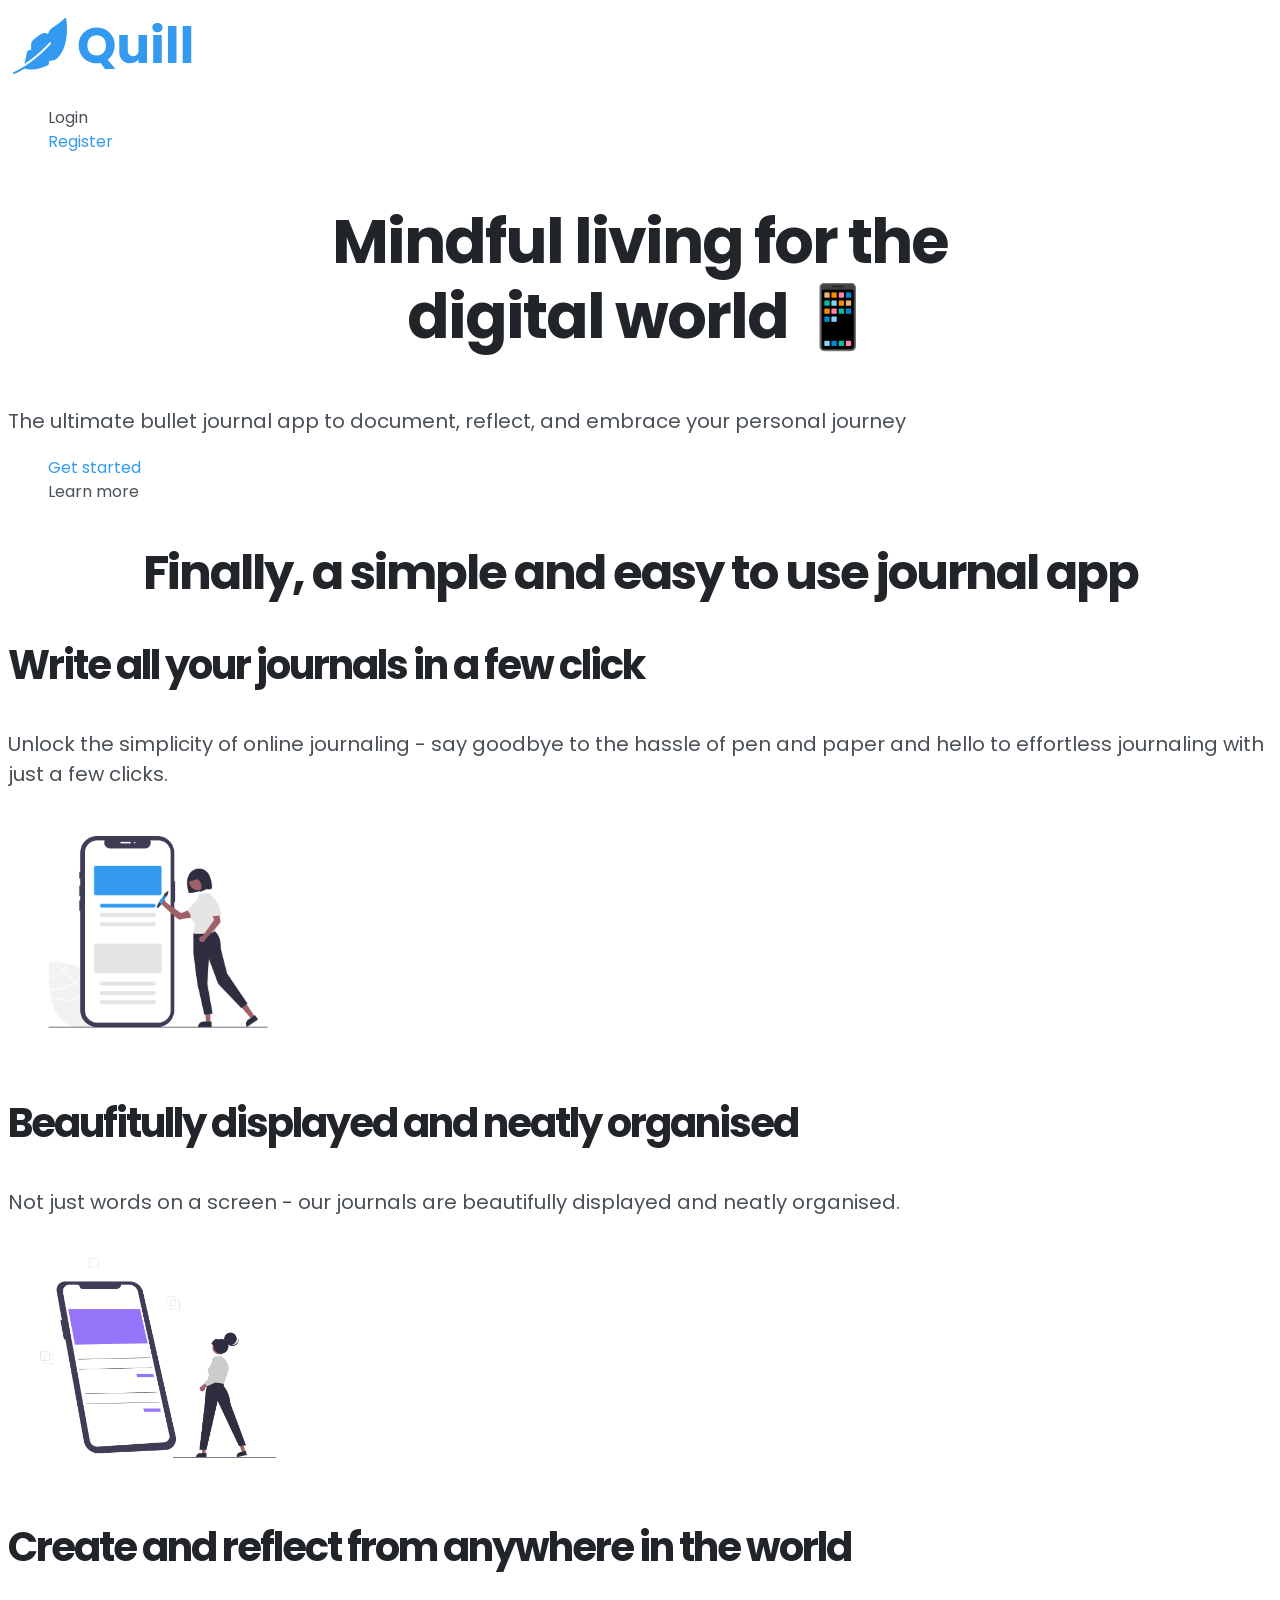
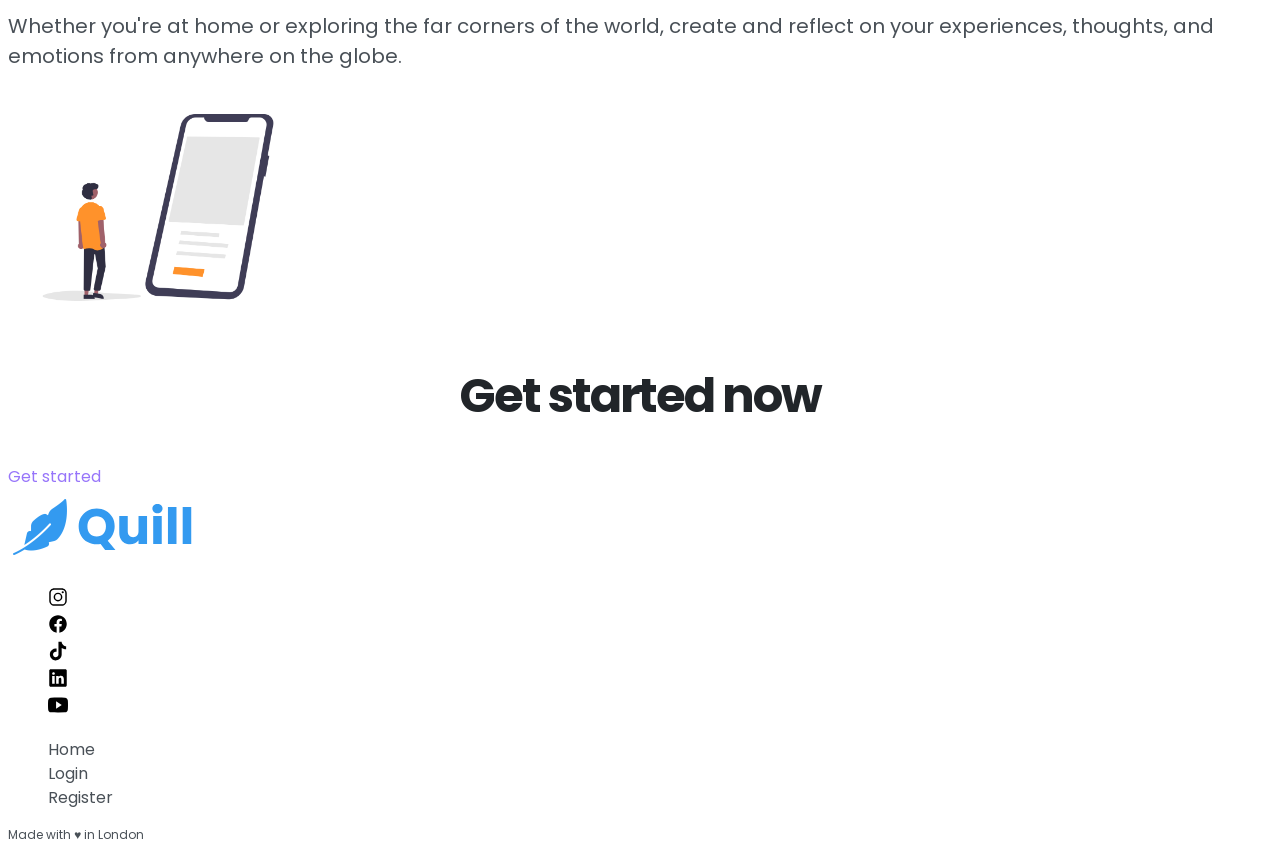
==== index.html @ ba330d98 "Add pseudo-classes" ====
<!doctype html>
<html lang="en">
  <head>
    <meta charset="UTF-8" />
    <meta name="viewport" content="width=device-width, initial-scale=1.0" />
    <link rel="preconnect" href="https://fonts.googleapis.com" />
    <link rel="preconnect" href="https://fonts.gstatic.com" crossorigin />
    <link
      href="https://fonts.googleapis.com/css2?family=Poppins:ital,wght@0,100;0,200;0,300;0,400;0,500;0,600;0,700;0,800;0,900;1,100;1,200;1,300;1,400;1,500;1,600;1,700;1,800;1,900&display=swap"
      rel="stylesheet"
    />
    <link rel="stylesheet" href="app.css" />
    <title>Quill</title>
  </head>
  <body>
    <header>
      <!-- NAVIGATION -->
      <nav>
        <a href="index.html">
          <img src="images/quill.svg" alt="quill logo" />
        </a>
        <ul>
          <li><a href="login.html">Login</a></li>
          <li><a class="btn btn-primary" href="register.html">Register</a></li>
        </ul>
      </nav>

      <!-- HERO SECTION -->
      <section>
        <h1>
          <span>Mindful living</span> for the <br />
          digital world 📱
        </h1>
        <p>The ultimate bullet journal app to document, reflect, and embrace your personal journey</p>
        <ul>
          <li><a class="btn btn-primary" href="register.html">Get started</a></li>
          <li><a href="#features">Learn more</a></li>
        </ul>
      </section>
    </header>

    <main>
      <!-- FEATURES SECTION -->
      <section>
        <h2 id="features">Finally, a <span>simple and easy</span> to use journal app</h2>

        <div>
          <h3>Write all your journals in a few click</h3>
          <p>
            Unlock the <span class="pop-text">simplicity</span> of online journaling - say goodbye to the hassle of pen
            and paper and hello to effortless journaling with just a few clicks.
          </p>
          <img src="images/features-1.png" alt="simple online journaling" width="300px" />
        </div>

        <div>
          <h3>Beaufitully displayed and neatly organised</h3>
          <p>Not just words on a screen - our journals are beautifully displayed and neatly organised.</p>
          <img src="images/features-2.png" alt="beautifully displayed journals" width="300px" />
        </div>

        <div>
          <h3>Create and reflect from anywhere in the world</h3>
          <p>
            Whether you're at home or exploring the far corners of the world, create and reflect on your experiences,
            thoughts, and emotions from anywhere on the globe.
          </p>
          <img src="images/features-3.png" alt="create journals anywhere" width="300px" />
        </div>
      </section>

      <!-- CTA SECTION -->
      <section>
        <h2>Get started now</h2>
        <a class="btn btn-secondary" href="register.html">Get started</a>
      </section>
    </main>

    <!-- FOOTER -->
    <footer>
      <a href="index.html">
        <img src="images/quill.svg" alt="quill logo" />
      </a>
      <ul>
        <li>
          <a href="https://www.instagram.com/"><img src="images/instagram.svg" alt="instagram logo" width="20px" /></a>
        </li>
        <li>
          <a href="https://www.facebook.com/"><img src="images/facebook.svg" alt="facebook logo" width="20px" /></a>
        </li>
        <li>
          <a href="https://www.tiktok.com/"><img src="images/tiktok.svg" alt="tiktok logo" width="20px" /></a>
        </li>
        <li>
          <a href="https://www.linkedin.com/"><img src="images/linkedin.svg" alt="linkedin logo" width="20px" /></a>
        </li>
        <li>
          <a href="https://www.youtube.com/"><img src="images/youtube.svg" alt="youtube logo" width="20px" /></a>
        </li>
      </ul>
      <ul>
        <li><a href="index.html">Home</a></li>
        <li><a href="login.html">Login</a></li>
        <li><a href="register.html">Register</a></li>
      </ul>

      <p class="small-text">Made with ♥︎ in London</p>
    </footer>
  </body>
</html>
---- app.css ----
/* 

------------- TYPOGRAPHY -------------

FONT SIZES
12px / 16px / 20px / 24px / 32px / 40px / 62px

FONT WEIGHTS
400 / 700

LINE HEIGHTS
1.2 / 1.5

LETTER SPACING
0 / -2px

FONT FAMILY
Poppins

------------- COLORS -------------

PRIMARY
Base: #339af0 (Sky Blue)
Tint: #d0ebff (Arctic)
Shade: #1c7ed6 (Deep Sea)

SECONDARY
Base: #9775fa (Lavender)
Tint: #e5dbff (Moonlight Iris)
Shade: #7048e8 (Vervel Night)

TERTIARY
Base: #ff922b (Pumpkin)
Tint: #ffe8cc (Dawn)
Shade: #f76707 (Lava)

GREY
Base: #495057 (Slate)
Tint: #f1f3f5 (Pebble)
Shade: #212529 (Graphite)

*/

h1,
h2,
h3,
h4,
h5 {
  font-weight: 700;
  line-height: 1.2;
  letter-spacing: -2px;
  font-family: 'Poppins', sans-serif;
  color: #212529;
}

h1 {
  text-align: center;
  font-size: 62px;
}

h2 {
  text-align: center;
  font-size: 48px;
}

h3 {
  font-size: 40px;
}

h4 {
  font-size: 32px;
}

h5 {
  font-size: 24px;
}

p,
a,
.small-text {
  font-weight: 400;
  line-height: 1.5;
  font-family: 'Poppins', sans-serif;
  color: #495057;
}

p {
  font-size: 20px;
}

a {
  text-decoration: none;
  font-size: 16px;
}

ul {
  list-style: none;
}

.small-text {
  font-size: 12px;
}

.btn {
  font-weight: 400;
  font-family: 'Poppins', sans-serif;
  font-size: 16px;
  text-decoration: none;
}

.btn-primary:link,
.btn-primary:visited {
  color: #339af0;
}

.btn-primary:hover,
.btn-primary:active {
  color: #1c7ed6;
}

.btn-secondary:link,
.btn-secondary:visited {
  color: #9775fa;
}

.btn-secondary:hover,
.btn-secondary:active {
  color: #7048e8;
}
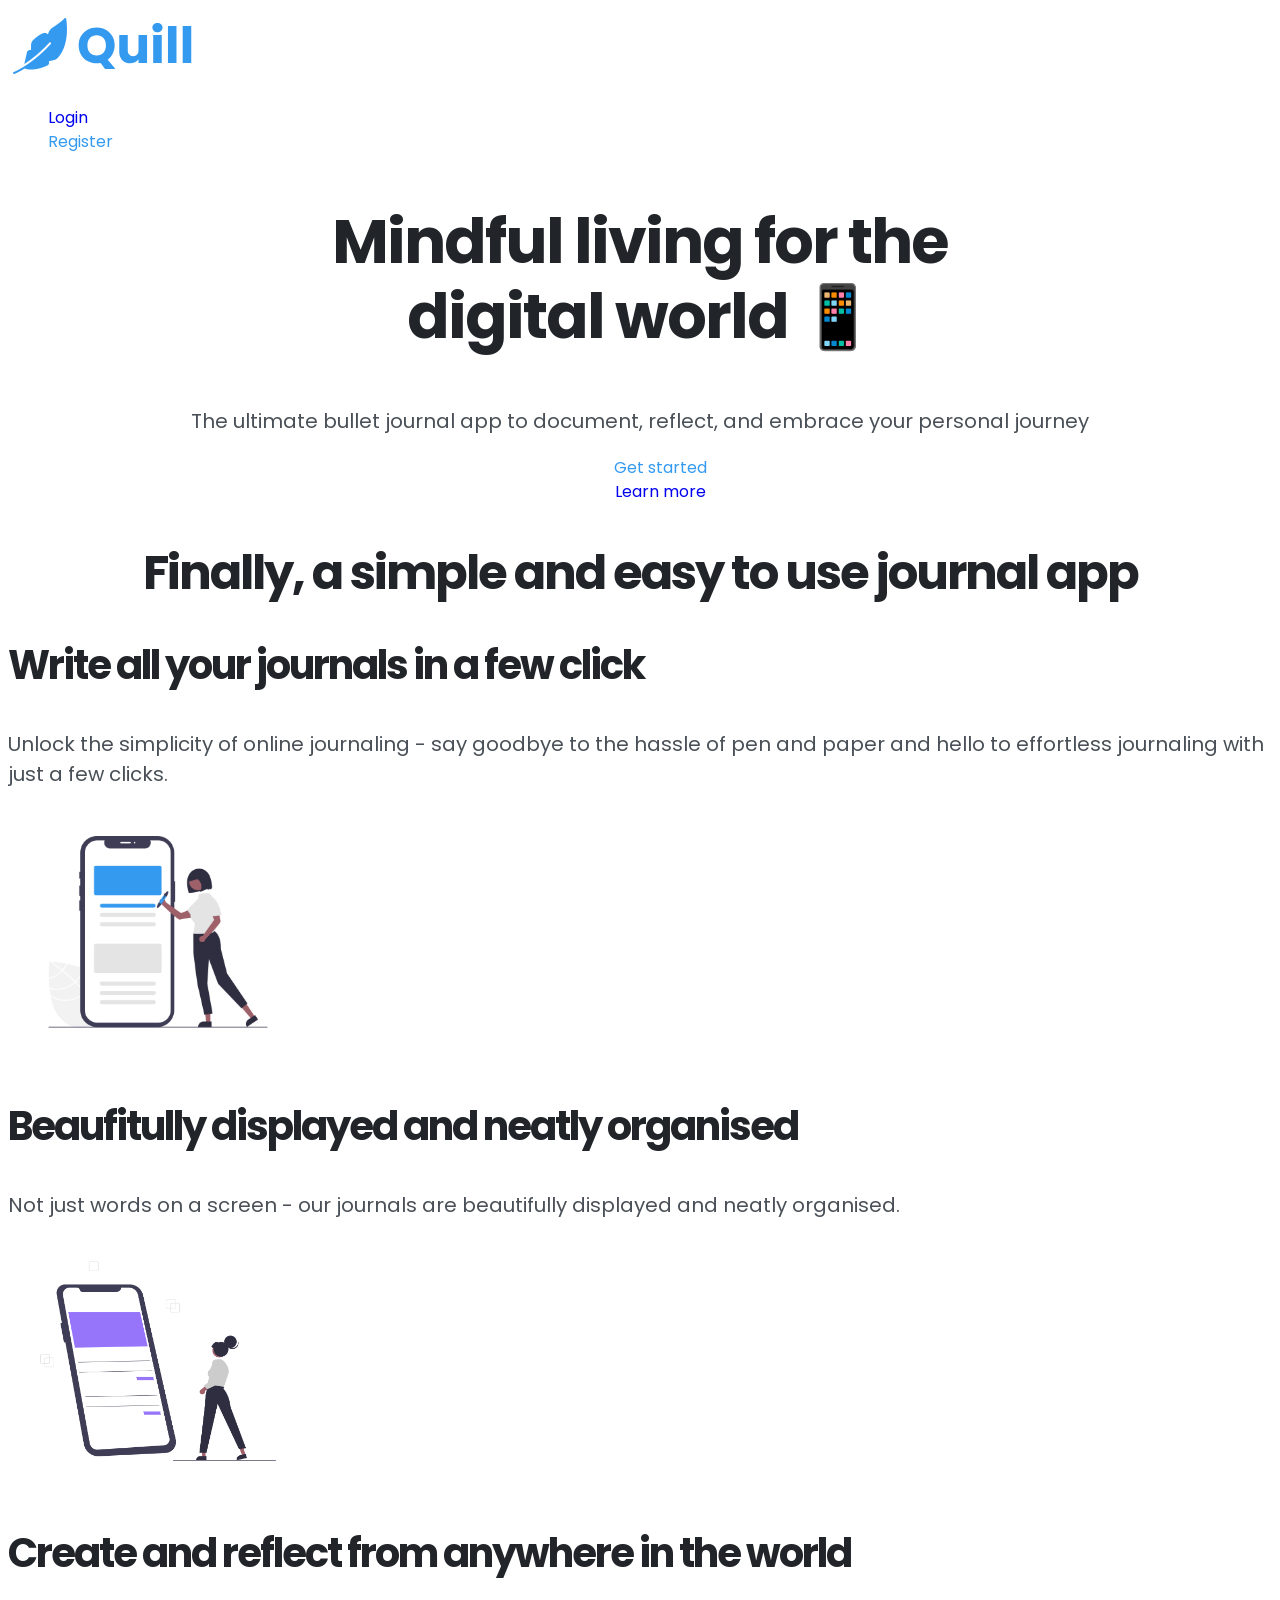
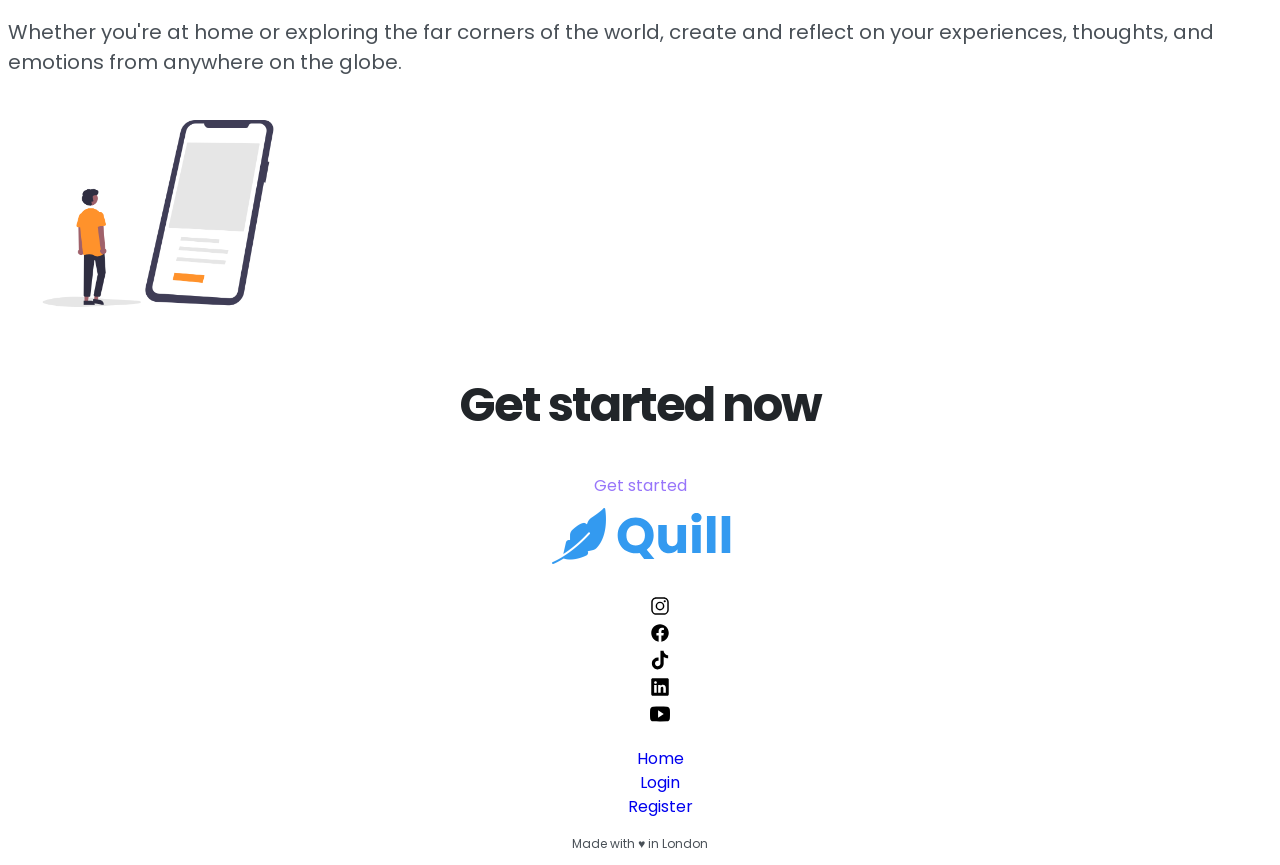
==== commit dcdb4278: "Add CSS Inheritance" ====
--- a/index.html
+++ b/index.html
@@ -26,7 +26,7 @@
       </nav>
 
       <!-- HERO SECTION -->
-      <section>
+      <section class="hero-section">
         <h1>
           <span>Mindful living</span> for the <br />
           digital world 📱
@@ -42,7 +42,7 @@
     <main>
       <!-- FEATURES SECTION -->
       <section>
-        <h2 id="features">Finally, a <span>simple and easy</span> to use journal app</h2>
+        <h2 class="features-main-heading">Finally, a <span>simple and easy</span> to use journal app</h2>
 
         <div>
           <h3>Write all your journals in a few click</h3>
@@ -70,14 +70,14 @@
       </section>
 
       <!-- CTA SECTION -->
-      <section>
+      <section class="cta-section">
         <h2>Get started now</h2>
         <a class="btn btn-secondary" href="register.html">Get started</a>
       </section>
     </main>
 
     <!-- FOOTER -->
-    <footer>
+    <footer class="footer">
       <a href="index.html">
         <img src="images/quill.svg" alt="quill logo" />
       </a>
--- a/app.css
+++ b/app.css
@@ -41,6 +41,15 @@
 
 */
 
+/* -------------------------- GLOBAL STYLES -------------------------- */
+
+body {
+  font-family: 'Poppins', sans-serif;
+  font-weight: 400;
+  line-height: 1.5;
+  color: #495057;
+}
+
 h1,
 h2,
 h3,
@@ -49,17 +58,14 @@
   font-weight: 700;
   line-height: 1.2;
   letter-spacing: -2px;
-  font-family: 'Poppins', sans-serif;
   color: #212529;
 }
 
 h1 {
-  text-align: center;
   font-size: 62px;
 }
 
 h2 {
-  text-align: center;
   font-size: 48px;
 }
 
@@ -73,15 +79,6 @@
 
 h5 {
   font-size: 24px;
-}
-
-p,
-a,
-.small-text {
-  font-weight: 400;
-  line-height: 1.5;
-  font-family: 'Poppins', sans-serif;
-  color: #495057;
 }
 
 p {
@@ -101,9 +98,10 @@
   font-size: 12px;
 }
 
+/* -------------------------- COMPONENTS -------------------------- */
+
 .btn {
   font-weight: 400;
-  font-family: 'Poppins', sans-serif;
   font-size: 16px;
   text-decoration: none;
 }
@@ -127,3 +125,29 @@
 .btn-secondary:active {
   color: #7048e8;
 }
+
+/* -------------------------- SECTIONS -------------------------- */
+
+/* ------- HERO SECTION ------- */
+
+.hero-section {
+  text-align: center;
+}
+
+/* ------- FEATURES SECTION ------- */
+
+.features-main-heading {
+  text-align: center;
+}
+
+/* ------- CTA SECTION ------- */
+
+.cta-section {
+  text-align: center;
+}
+
+/* ------- FOOTER ------- */
+
+.footer {
+  text-align: center;
+}
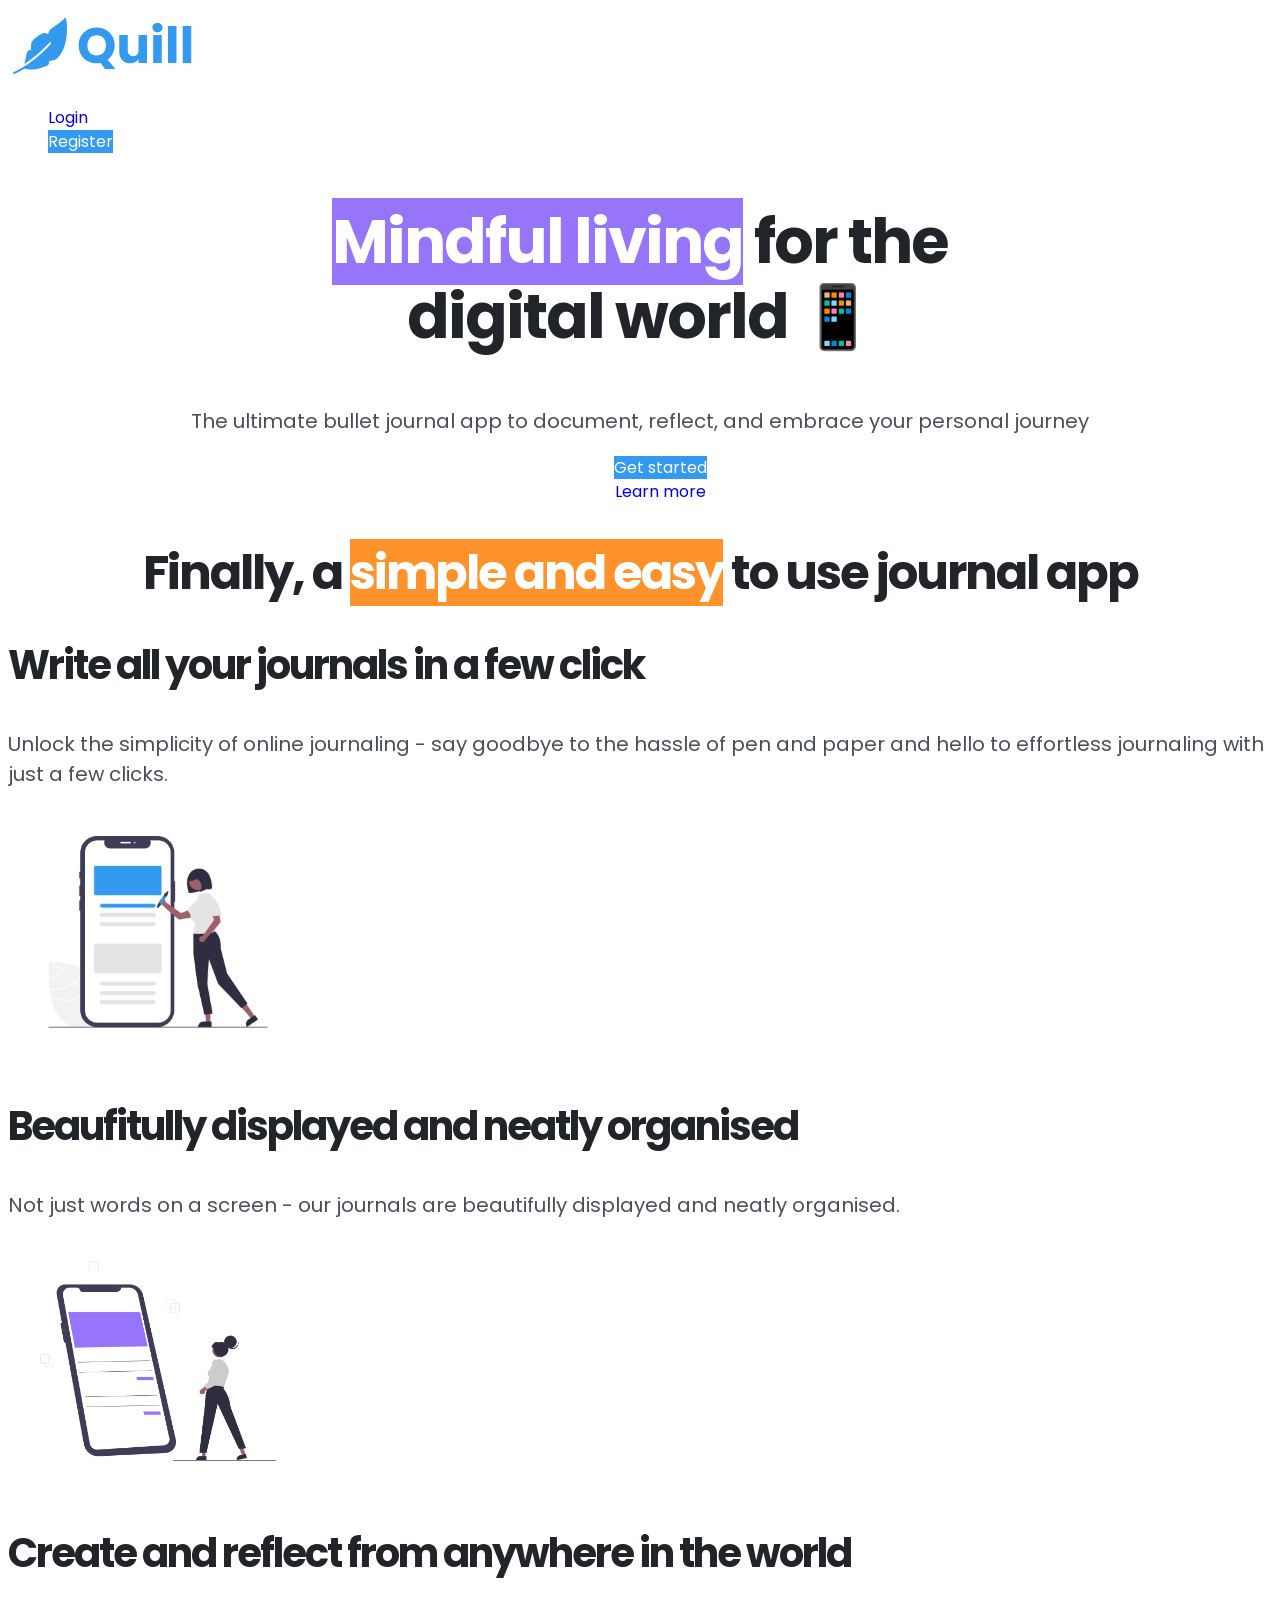
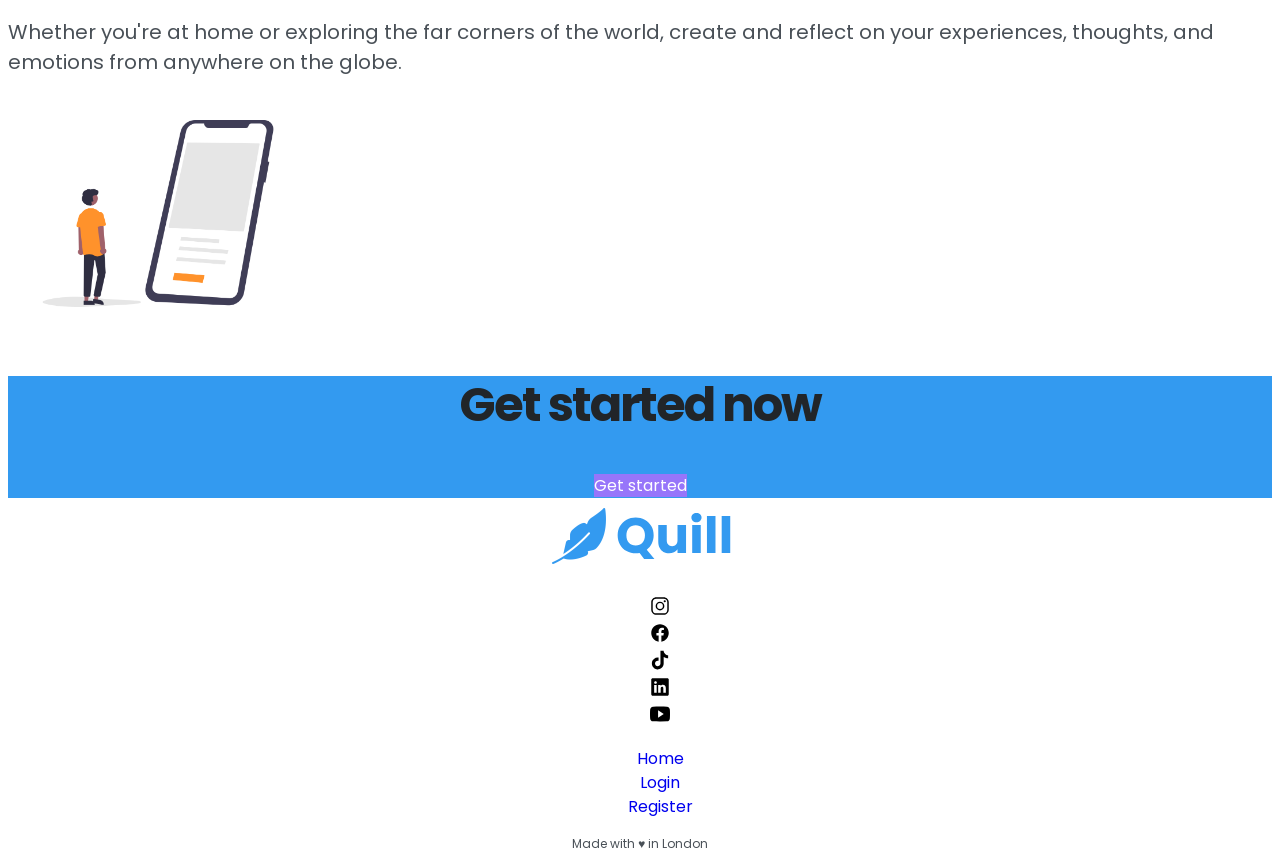
==== commit 0fd125de: "Add background-color" ====
--- a/index.html
+++ b/index.html
@@ -28,7 +28,7 @@
       <!-- HERO SECTION -->
       <section class="hero-section">
         <h1>
-          <span>Mindful living</span> for the <br />
+          <span class="highlight highlight-secondary">Mindful living</span> for the <br />
           digital world 📱
         </h1>
         <p>The ultimate bullet journal app to document, reflect, and embrace your personal journey</p>
@@ -42,7 +42,9 @@
     <main>
       <!-- FEATURES SECTION -->
       <section>
-        <h2 class="features-main-heading">Finally, a <span>simple and easy</span> to use journal app</h2>
+        <h2 class="features-main-heading">
+          Finally, a <span class="highlight highlight-tertiary">simple and easy</span> to use journal app
+        </h2>
 
         <div>
           <h3>Write all your journals in a few click</h3>
@@ -71,8 +73,10 @@
 
       <!-- CTA SECTION -->
       <section class="cta-section">
-        <h2>Get started now</h2>
-        <a class="btn btn-secondary" href="register.html">Get started</a>
+        <div class="cta-card">
+          <h2>Get started now</h2>
+          <a class="btn btn-secondary" href="register.html">Get started</a>
+        </div>
       </section>
     </main>
 
--- a/app.css
+++ b/app.css
@@ -38,10 +38,14 @@
 Base: #495057 (Slate)
 Tint: #f1f3f5 (Pebble)
 Shade: #212529 (Graphite)
+White: #ffffff (White)
+Black: #000000 (Black)
 
 */
 
 /* -------------------------- GLOBAL STYLES -------------------------- */
+
+/* Add in universal selector later to remove default spacing properties */
 
 body {
   font-family: 'Poppins', sans-serif;
@@ -101,29 +105,48 @@
 /* -------------------------- COMPONENTS -------------------------- */
 
 .btn {
-  font-weight: 400;
   font-size: 16px;
   text-decoration: none;
 }
 
 .btn-primary:link,
 .btn-primary:visited {
-  color: #339af0;
+  color: #ffffff;
+  background-color: #339af0;
 }
 
 .btn-primary:hover,
 .btn-primary:active {
-  color: #1c7ed6;
+  color: #ffffff;
+  background-color: #1c7ed6;
 }
 
 .btn-secondary:link,
 .btn-secondary:visited {
-  color: #9775fa;
+  color: #ffffff;
+  background-color: #9775fa;
 }
 
 .btn-secondary:hover,
 .btn-secondary:active {
-  color: #7048e8;
+  color: #ffffff;
+  background-color: #7048e8;
+}
+
+.highlight {
+  color: #ffffff;
+}
+
+.highlight-primary {
+  background-color: #339af0;
+}
+
+.highlight-secondary {
+  background-color: #9775fa;
+}
+
+.highlight-tertiary {
+  background-color: #ff922b;
 }
 
 /* -------------------------- SECTIONS -------------------------- */
@@ -146,6 +169,10 @@
   text-align: center;
 }
 
+.cta-card {
+  background-color: #339af0;
+}
+
 /* ------- FOOTER ------- */
 
 .footer {
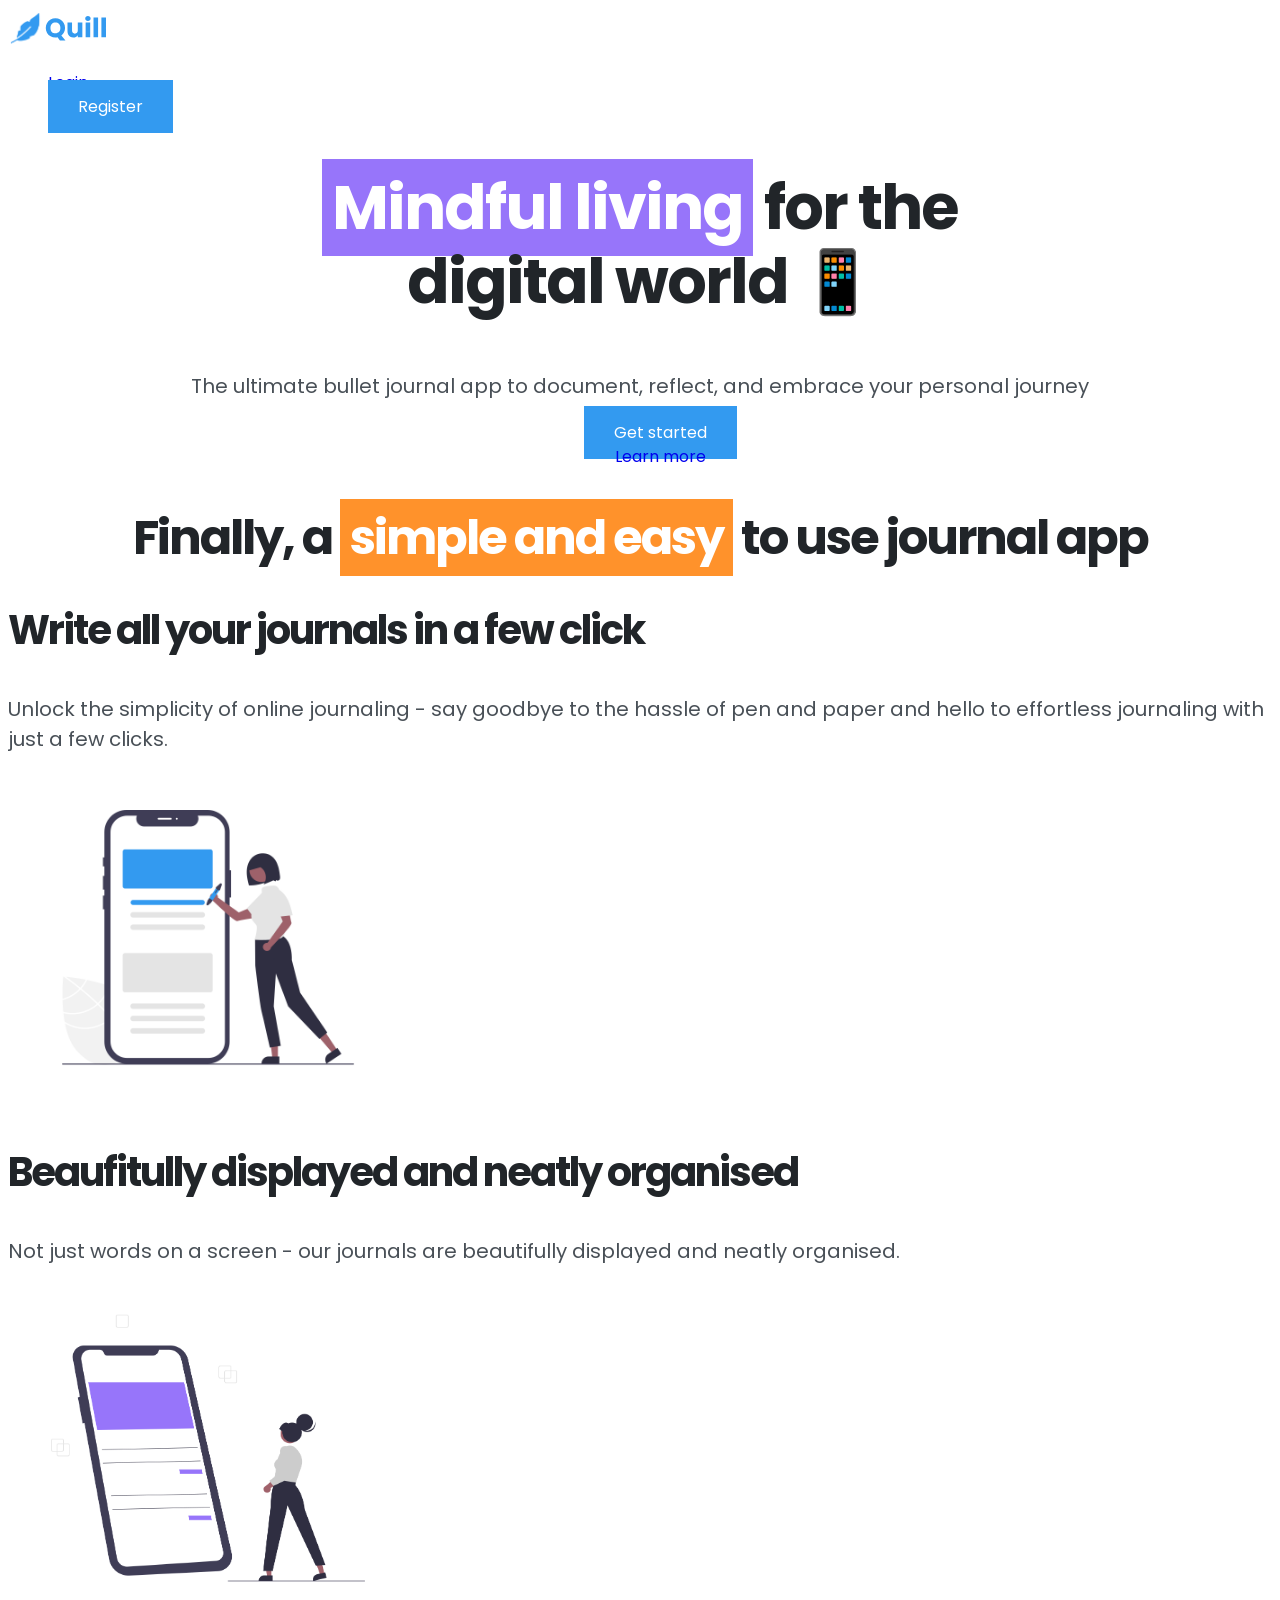
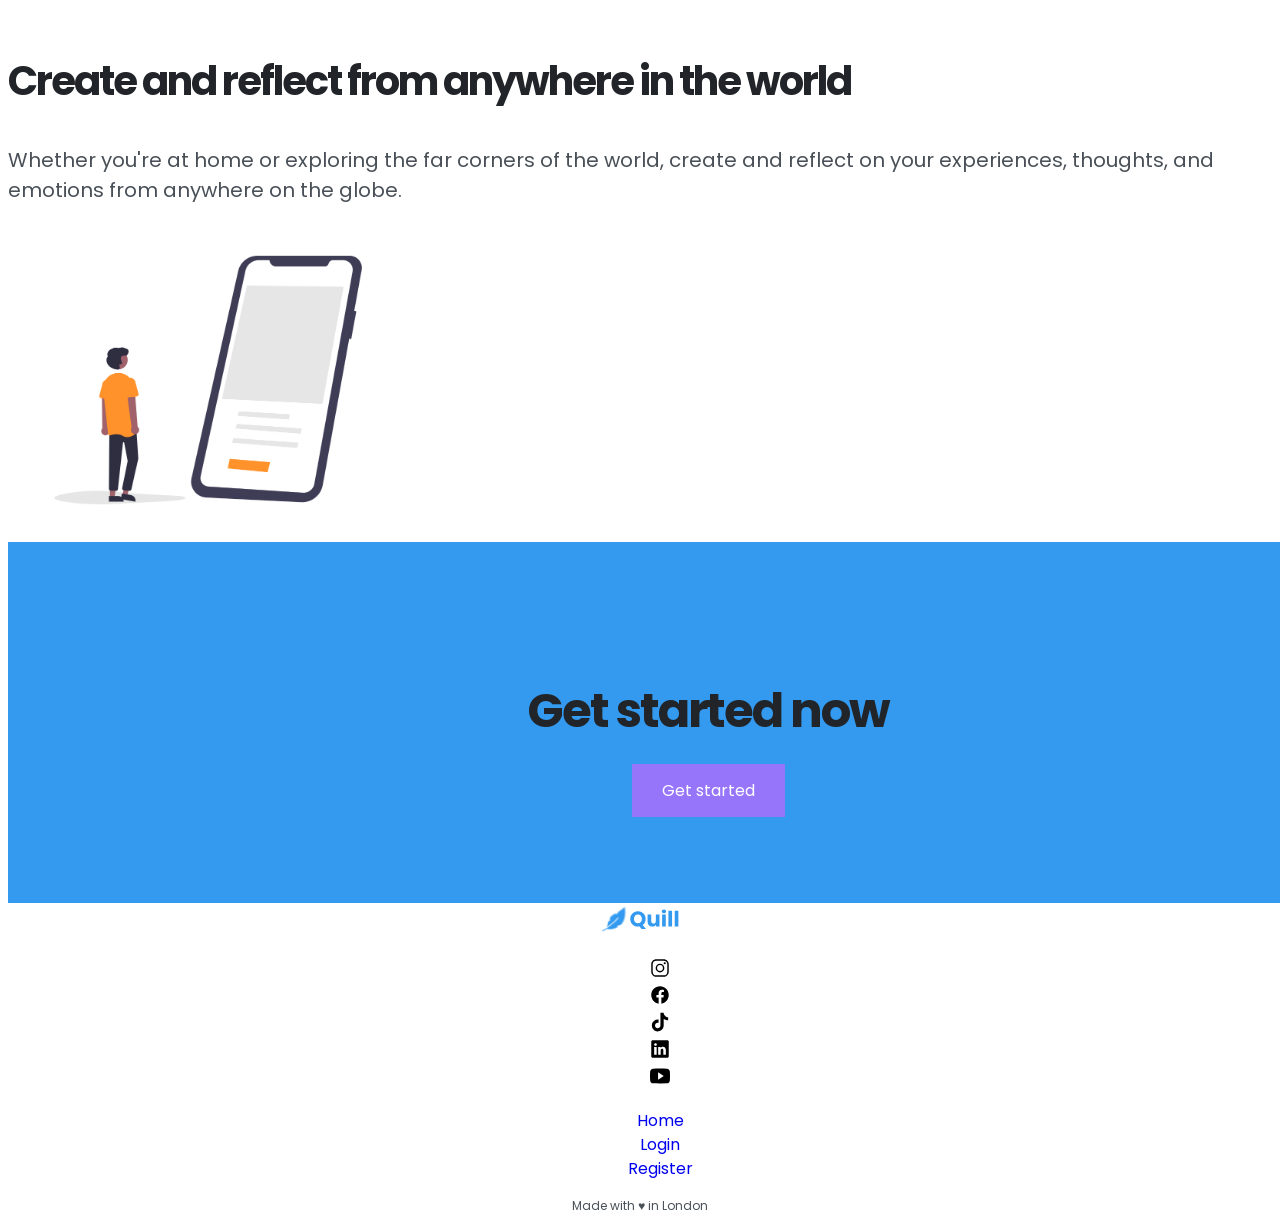
==== commit d31ec03c: "Add Padding" ====
--- a/index.html
+++ b/index.html
@@ -17,7 +17,7 @@
       <!-- NAVIGATION -->
       <nav>
         <a href="index.html">
-          <img src="images/quill.svg" alt="quill logo" />
+          <img class="logo-md" src="images/quill.svg" alt="quill logo" />
         </a>
         <ul>
           <li><a href="login.html">Login</a></li>
@@ -52,13 +52,13 @@
             Unlock the <span class="pop-text">simplicity</span> of online journaling - say goodbye to the hassle of pen
             and paper and hello to effortless journaling with just a few clicks.
           </p>
-          <img src="images/features-1.png" alt="simple online journaling" width="300px" />
+          <img class="features-img" src="images/features-1.png" alt="simple online journaling" />
         </div>
 
         <div>
           <h3>Beaufitully displayed and neatly organised</h3>
           <p>Not just words on a screen - our journals are beautifully displayed and neatly organised.</p>
-          <img src="images/features-2.png" alt="beautifully displayed journals" width="300px" />
+          <img class="features-img" src="images/features-2.png" alt="beautifully displayed journals" />
         </div>
 
         <div>
@@ -67,7 +67,7 @@
             Whether you're at home or exploring the far corners of the world, create and reflect on your experiences,
             thoughts, and emotions from anywhere on the globe.
           </p>
-          <img src="images/features-3.png" alt="create journals anywhere" width="300px" />
+          <img class="features-img" src="images/features-3.png" alt="create journals anywhere" />
         </div>
       </section>
 
@@ -83,23 +83,29 @@
     <!-- FOOTER -->
     <footer class="footer">
       <a href="index.html">
-        <img src="images/quill.svg" alt="quill logo" />
+        <img class="logo-sm" src="images/quill.svg" alt="quill logo" />
       </a>
       <ul>
         <li>
-          <a href="https://www.instagram.com/"><img src="images/instagram.svg" alt="instagram logo" width="20px" /></a>
+          <a href="https://www.instagram.com/"
+            ><img class="social-icon" src="images/instagram.svg" alt="instagram logo"
+          /></a>
         </li>
         <li>
-          <a href="https://www.facebook.com/"><img src="images/facebook.svg" alt="facebook logo" width="20px" /></a>
+          <a href="https://www.facebook.com/"
+            ><img class="social-icon" src="images/facebook.svg" alt="facebook logo"
+          /></a>
         </li>
         <li>
-          <a href="https://www.tiktok.com/"><img src="images/tiktok.svg" alt="tiktok logo" width="20px" /></a>
+          <a href="https://www.tiktok.com/"><img class="social-icon" src="images/tiktok.svg" alt="tiktok logo" /></a>
         </li>
         <li>
-          <a href="https://www.linkedin.com/"><img src="images/linkedin.svg" alt="linkedin logo" width="20px" /></a>
+          <a href="https://www.linkedin.com/"
+            ><img class="social-icon" src="images/linkedin.svg" alt="linkedin logo"
+          /></a>
         </li>
         <li>
-          <a href="https://www.youtube.com/"><img src="images/youtube.svg" alt="youtube logo" width="20px" /></a>
+          <a href="https://www.youtube.com/"><img class="social-icon" src="images/youtube.svg" alt="youtube logo" /></a>
         </li>
       </ul>
       <ul>
--- a/app.css
+++ b/app.css
@@ -107,6 +107,7 @@
 .btn {
   font-size: 16px;
   text-decoration: none;
+  padding: 15px 30px;
 }
 
 .btn-primary:link,
@@ -135,6 +136,7 @@
 
 .highlight {
   color: #ffffff;
+  padding: 5px 10px;
 }
 
 .highlight-primary {
@@ -149,6 +151,14 @@
   background-color: #ff922b;
 }
 
+.logo-md {
+  width: 100px;
+}
+
+.logo-sm {
+  width: 80px;
+}
+
 /* -------------------------- SECTIONS -------------------------- */
 
 /* ------- HERO SECTION ------- */
@@ -163,14 +173,20 @@
   text-align: center;
 }
 
+.features-img {
+  width: 400px;
+}
+
 /* ------- CTA SECTION ------- */
 
-.cta-section {
-  text-align: center;
-}
+/* .cta-section {
+} */
 
 .cta-card {
+  text-align: center;
   background-color: #339af0;
+  width: 1000px;
+  padding: 100px 200px;
 }
 
 /* ------- FOOTER ------- */
@@ -178,3 +194,7 @@
 .footer {
   text-align: center;
 }
+
+.social-icon {
+  width: 20px;
+}
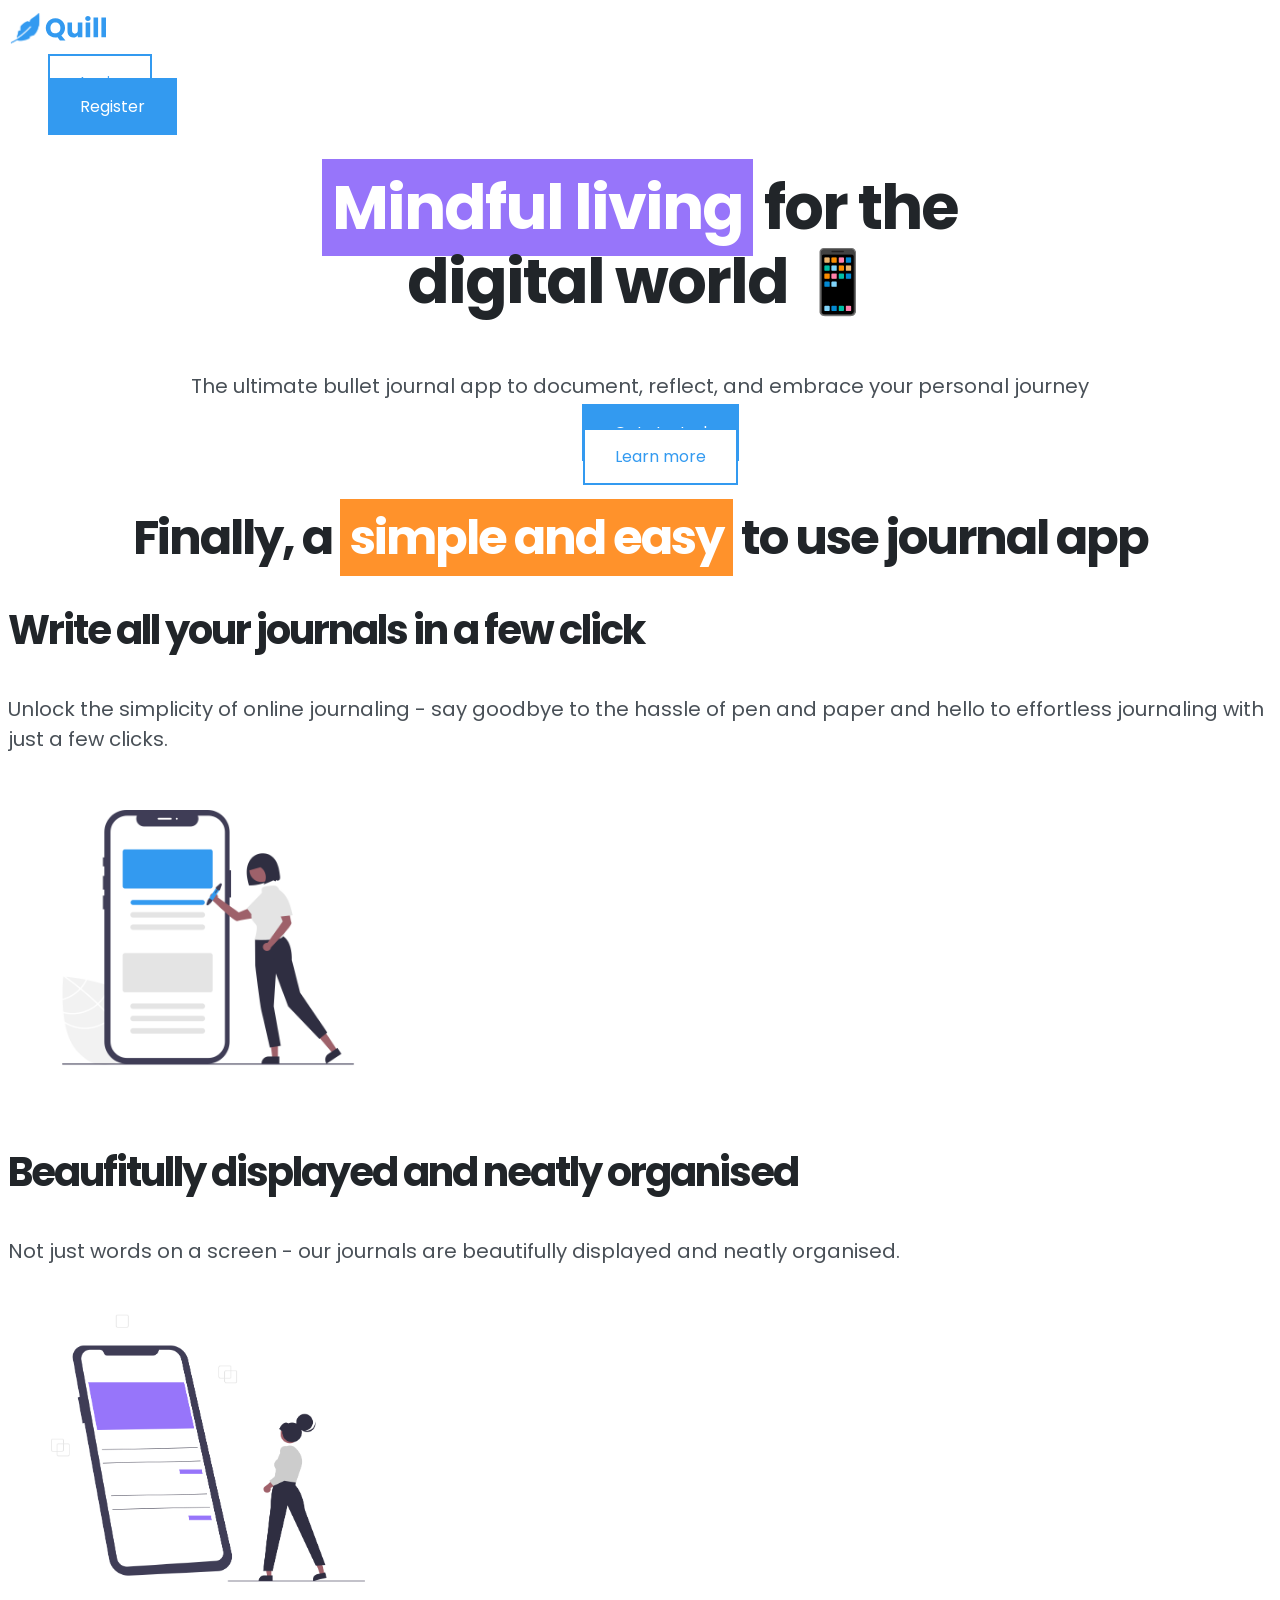
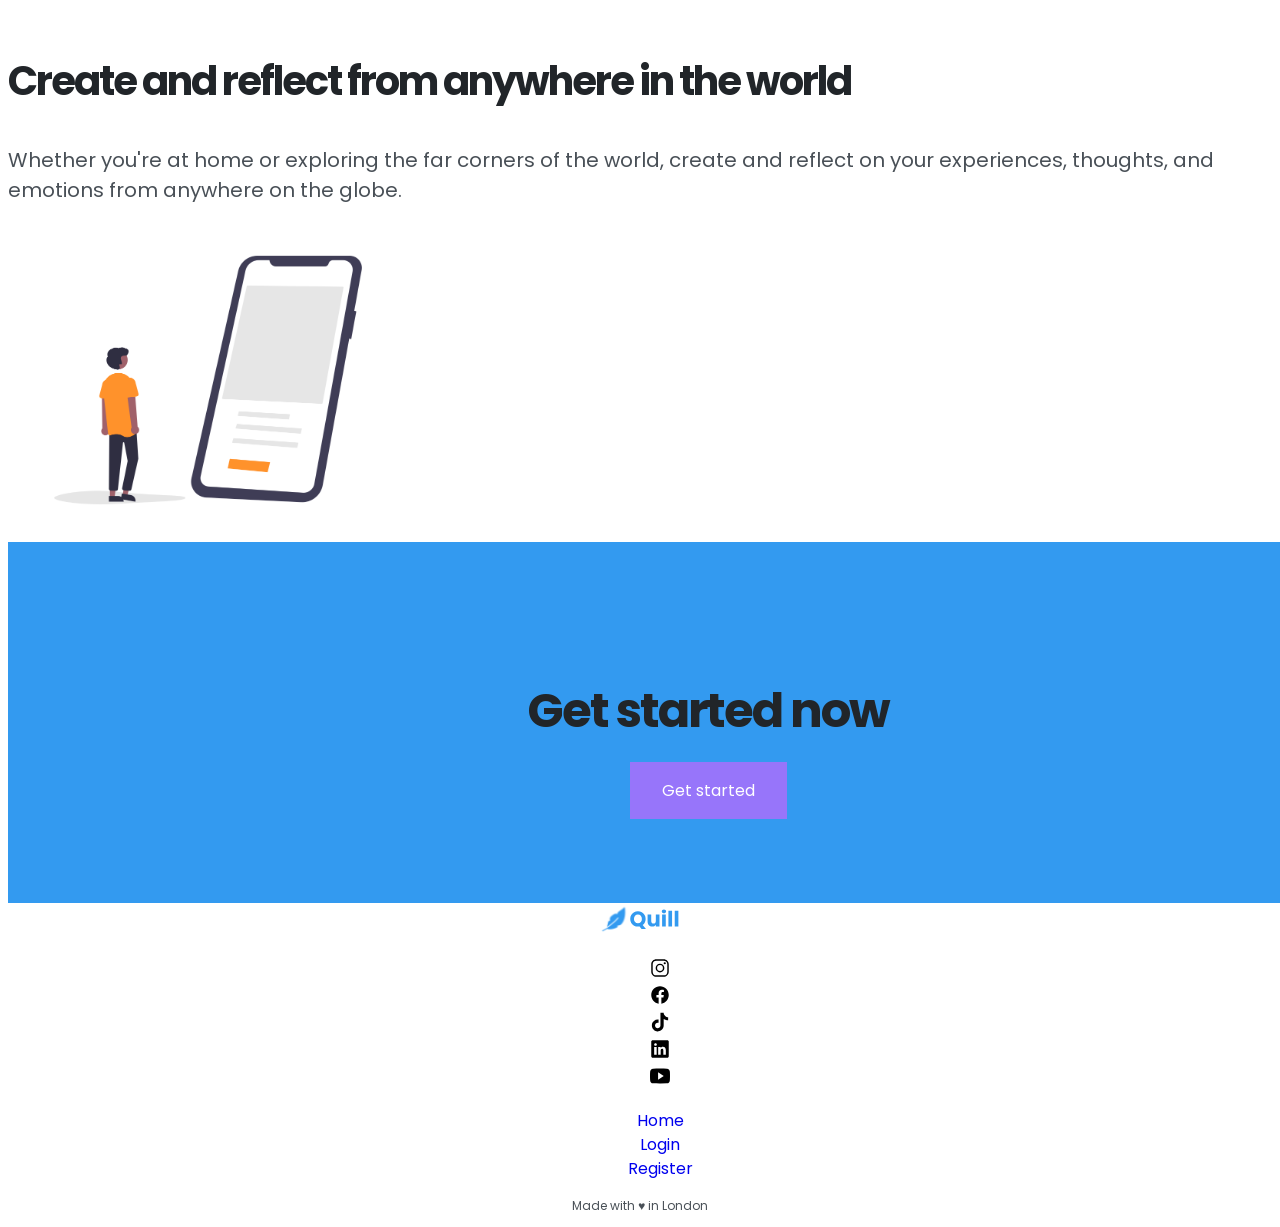
==== commit 4727236a: "Add Border" ====
--- a/index.html
+++ b/index.html
@@ -20,7 +20,7 @@
           <img class="logo-md" src="images/quill.svg" alt="quill logo" />
         </a>
         <ul>
-          <li><a href="login.html">Login</a></li>
+          <li><a class="btn btn-primary-outline" href="login.html">Login</a></li>
           <li><a class="btn btn-primary" href="register.html">Register</a></li>
         </ul>
       </nav>
@@ -34,7 +34,7 @@
         <p>The ultimate bullet journal app to document, reflect, and embrace your personal journey</p>
         <ul>
           <li><a class="btn btn-primary" href="register.html">Get started</a></li>
-          <li><a href="#features">Learn more</a></li>
+          <li><a class="btn btn-primary-outline" href="#features">Learn more</a></li>
         </ul>
       </section>
     </header>
--- a/app.css
+++ b/app.css
@@ -114,24 +114,42 @@
 .btn-primary:visited {
   color: #ffffff;
   background-color: #339af0;
+  border: 2px solid #339af0;
 }
 
 .btn-primary:hover,
 .btn-primary:active {
   color: #ffffff;
   background-color: #1c7ed6;
+  border: 2px solid #1c7ed6;
+}
+
+.btn-primary-outline:link,
+.btn-primary-outline:visited {
+  color: #339af0;
+  background-color: #ffffff;
+  border: 2px solid #339af0;
+}
+
+.btn-primary-outline:hover,
+.btn-primary-outline:active {
+  color: #1c7ed6;
+  background-color: #ffffff;
+  border: 2px solid #1c7ed6;
 }
 
 .btn-secondary:link,
 .btn-secondary:visited {
   color: #ffffff;
   background-color: #9775fa;
+  border: 2px solid #9775fa;
 }
 
 .btn-secondary:hover,
 .btn-secondary:active {
   color: #ffffff;
   background-color: #7048e8;
+  border: 2px solid #7048e8;
 }
 
 .highlight {
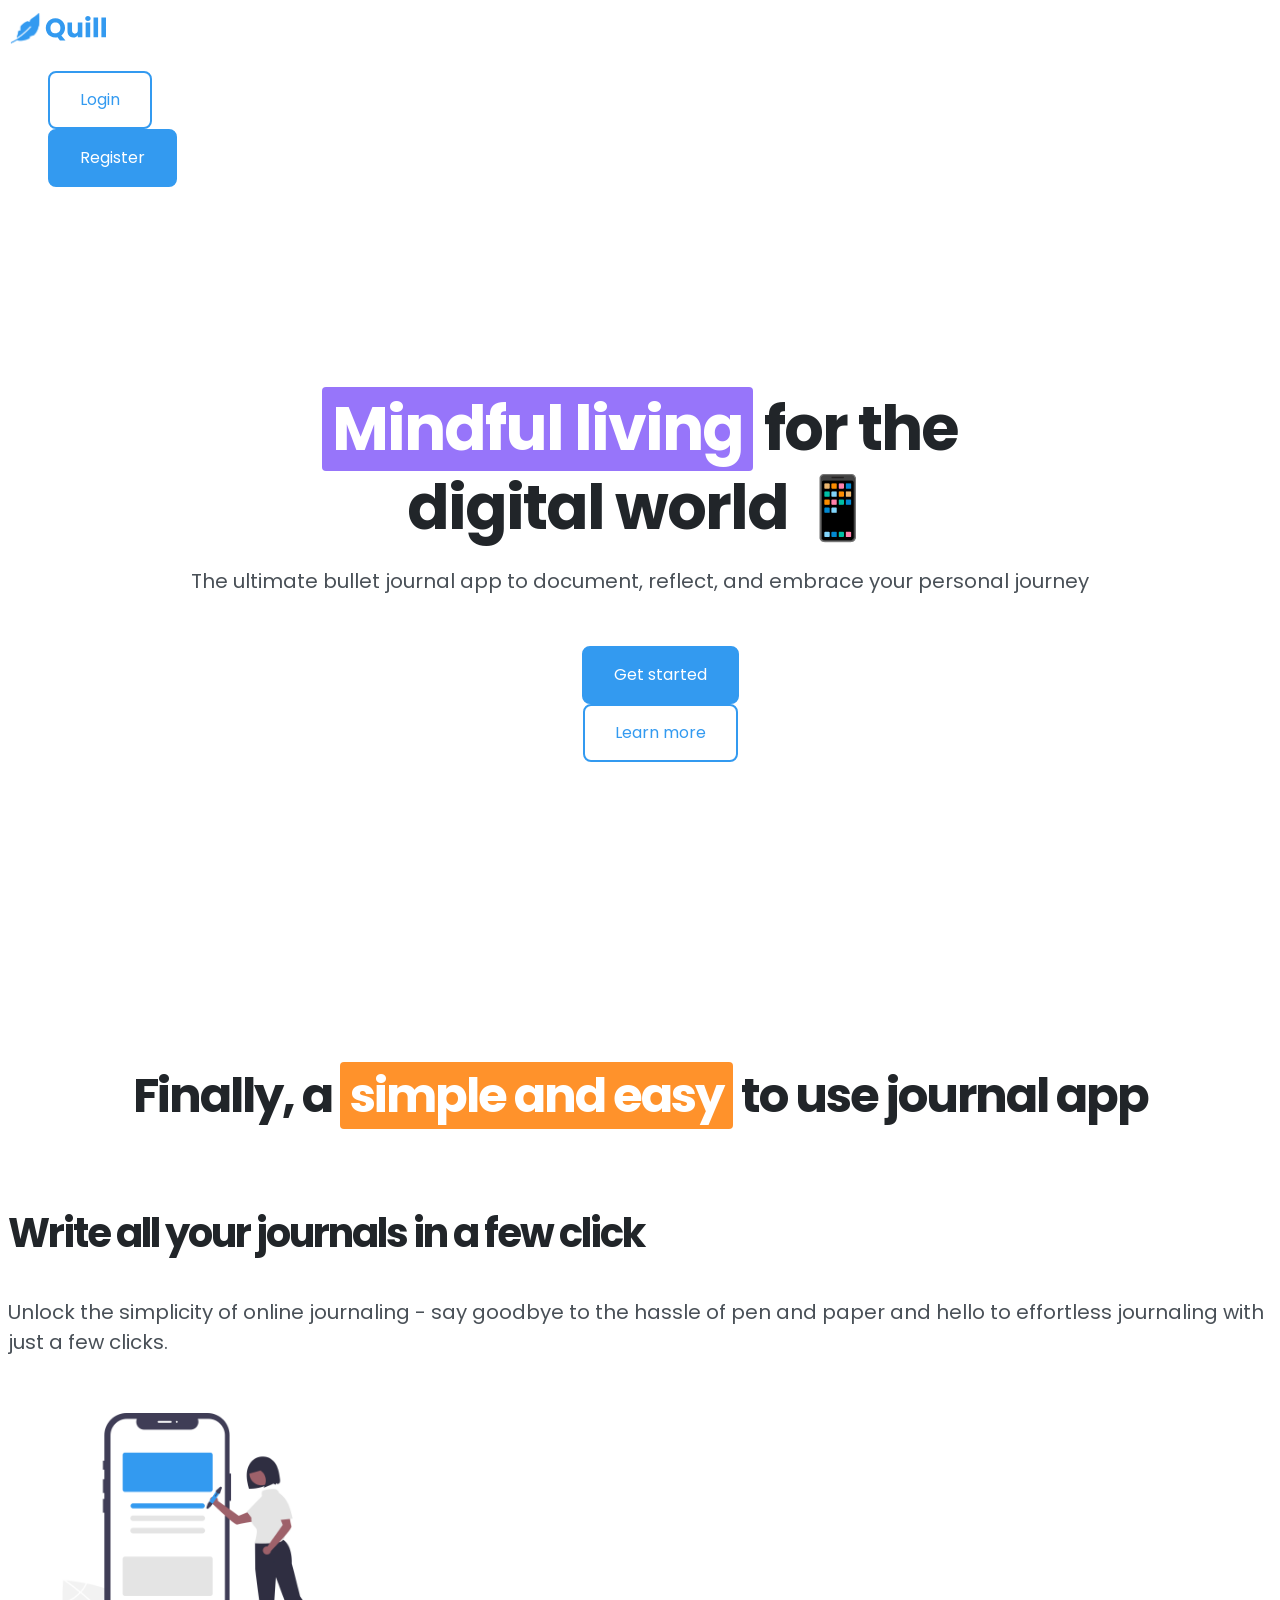
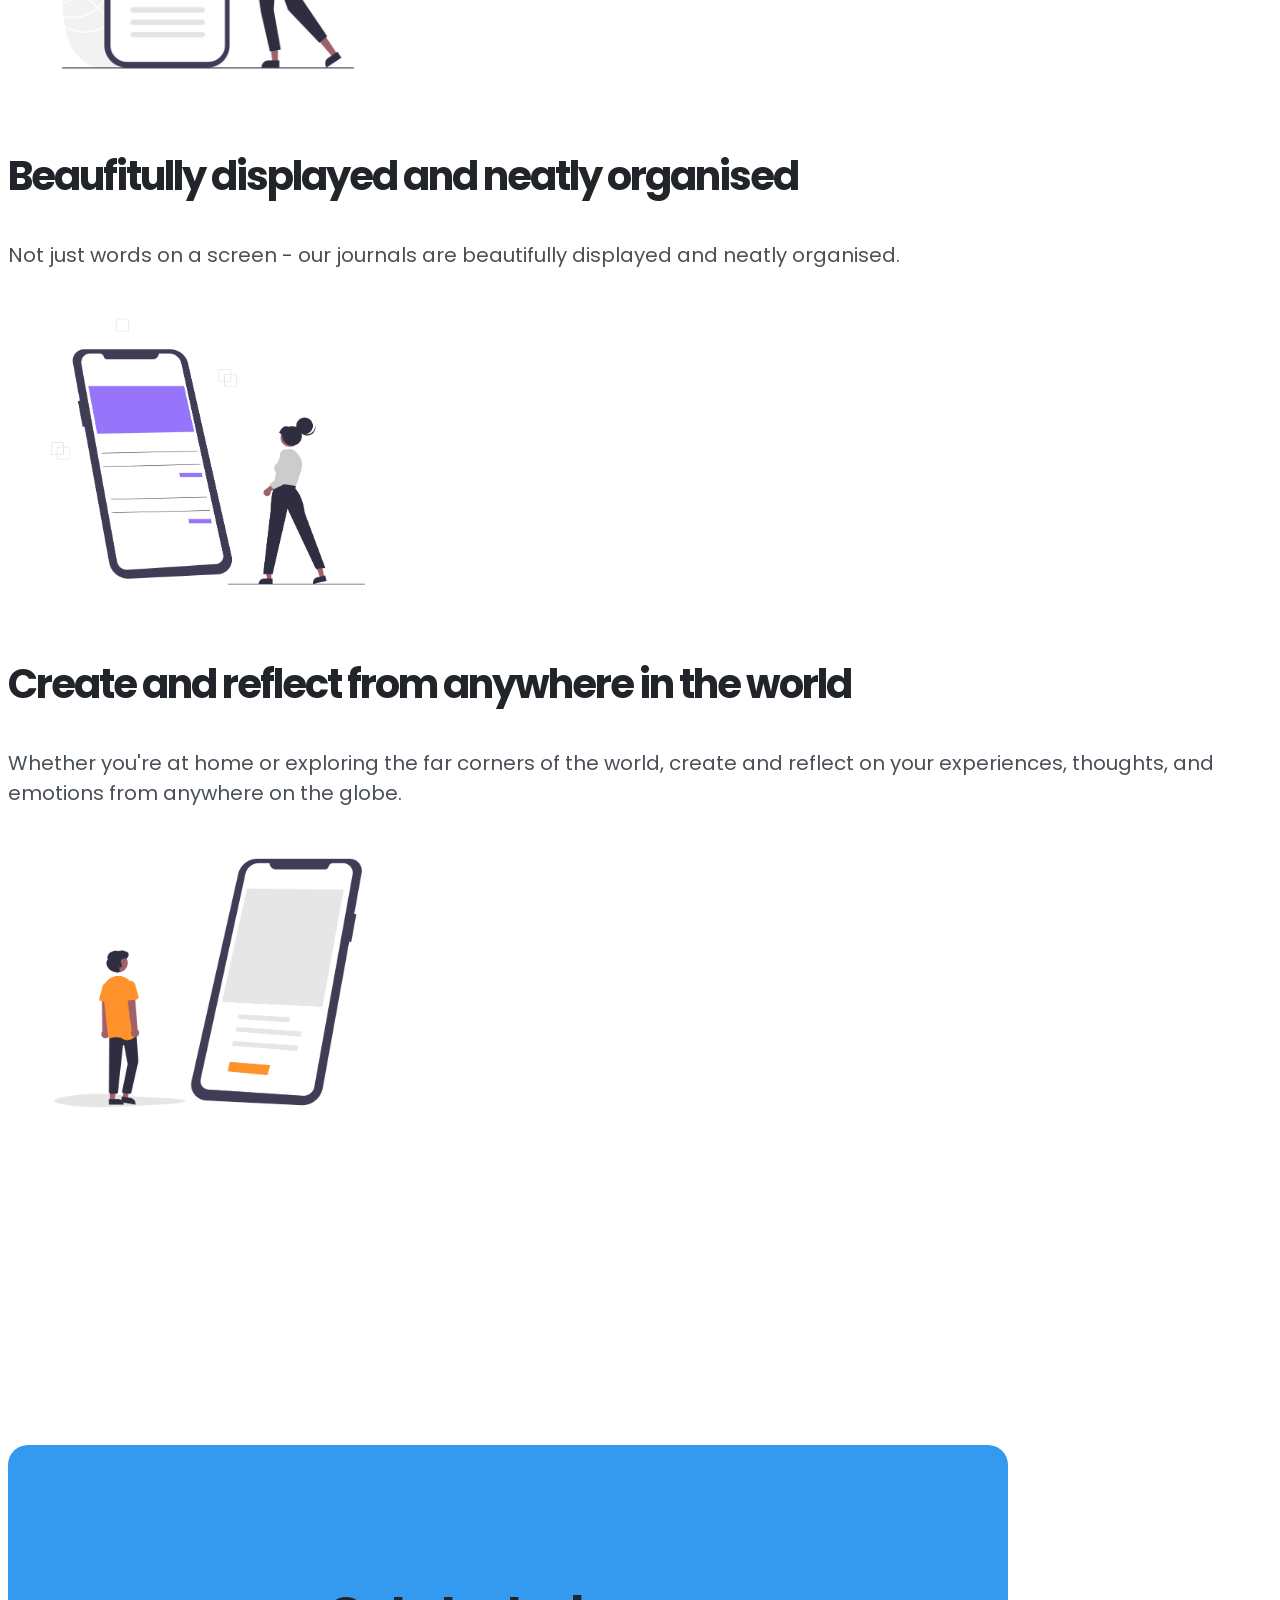
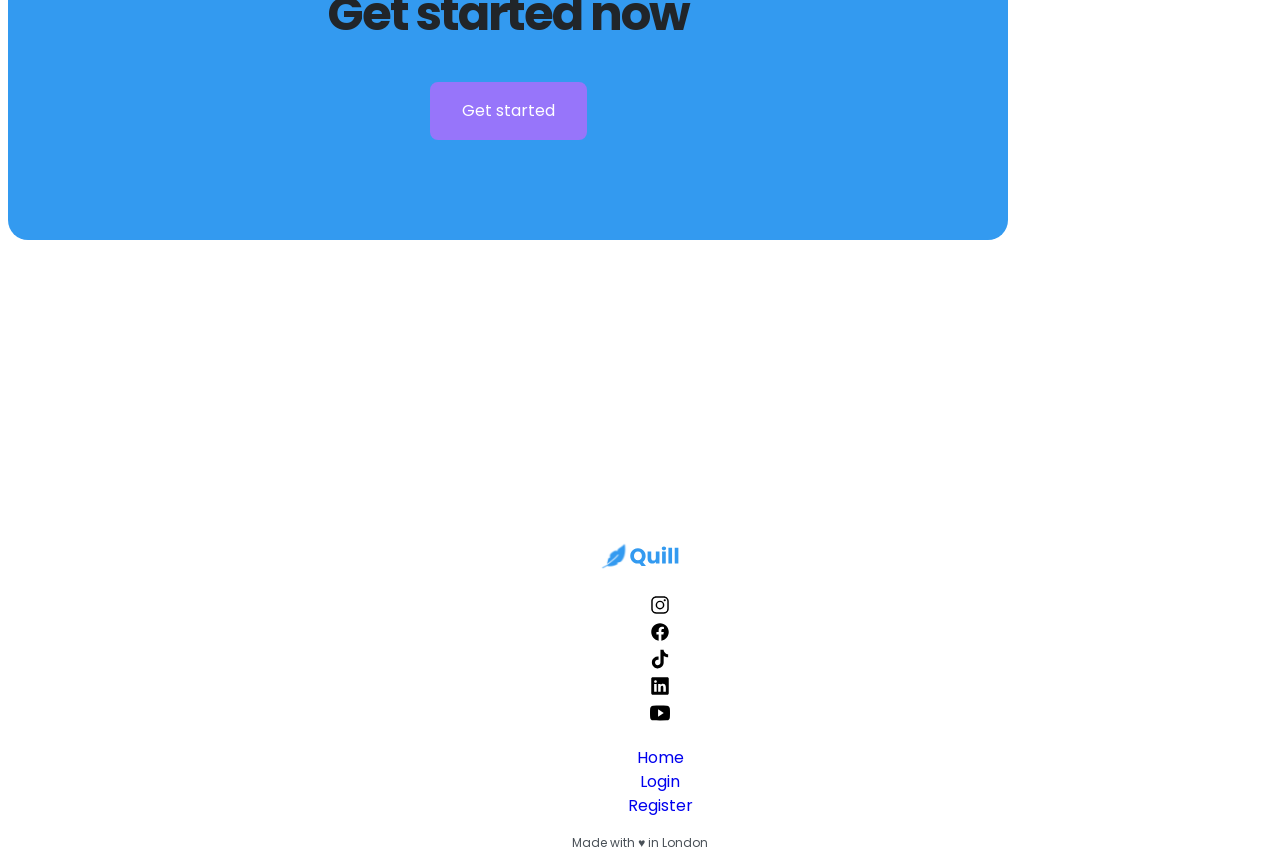
==== commit 55bf24e3: "Add Display" ====
--- a/index.html
+++ b/index.html
@@ -15,7 +15,7 @@
   <body>
     <header>
       <!-- NAVIGATION -->
-      <nav>
+      <nav class="navbar">
         <a href="index.html">
           <img class="logo-md" src="images/quill.svg" alt="quill logo" />
         </a>
@@ -27,11 +27,13 @@
 
       <!-- HERO SECTION -->
       <section class="hero-section">
-        <h1>
+        <h1 class="hero-heading">
           <span class="highlight highlight-secondary">Mindful living</span> for the <br />
           digital world 📱
         </h1>
-        <p>The ultimate bullet journal app to document, reflect, and embrace your personal journey</p>
+        <p class="hero-paragraph">
+          The ultimate bullet journal app to document, reflect, and embrace your personal journey
+        </p>
         <ul>
           <li><a class="btn btn-primary" href="register.html">Get started</a></li>
           <li><a class="btn btn-primary-outline" href="#features">Learn more</a></li>
@@ -41,7 +43,7 @@
 
     <main>
       <!-- FEATURES SECTION -->
-      <section>
+      <section class="features-section">
         <h2 class="features-main-heading">
           Finally, a <span class="highlight highlight-tertiary">simple and easy</span> to use journal app
         </h2>
@@ -88,24 +90,26 @@
       <ul>
         <li>
           <a href="https://www.instagram.com/"
-            ><img class="social-icon" src="images/instagram.svg" alt="instagram logo"
+            ><img class="social-icons" src="images/instagram.svg" alt="instagram logo"
           /></a>
         </li>
         <li>
           <a href="https://www.facebook.com/"
-            ><img class="social-icon" src="images/facebook.svg" alt="facebook logo"
+            ><img class="social-icons" src="images/facebook.svg" alt="facebook logo"
           /></a>
         </li>
         <li>
-          <a href="https://www.tiktok.com/"><img class="social-icon" src="images/tiktok.svg" alt="tiktok logo" /></a>
+          <a href="https://www.tiktok.com/"><img class="social-icons" src="images/tiktok.svg" alt="tiktok logo" /></a>
         </li>
         <li>
           <a href="https://www.linkedin.com/"
-            ><img class="social-icon" src="images/linkedin.svg" alt="linkedin logo"
+            ><img class="social-icons" src="images/linkedin.svg" alt="linkedin logo"
           /></a>
         </li>
         <li>
-          <a href="https://www.youtube.com/"><img class="social-icon" src="images/youtube.svg" alt="youtube logo" /></a>
+          <a href="https://www.youtube.com/"
+            ><img class="social-icons" src="images/youtube.svg" alt="youtube logo"
+          /></a>
         </li>
       </ul>
       <ul>
--- a/app.css
+++ b/app.css
@@ -41,11 +41,24 @@
 White: #ffffff (White)
 Black: #000000 (Black)
 
+------------- BORDER RADIUS -------------
+
+4px / 8px / 20px
+
+------------- SPACING SYSTEM -------------
+
+5px / 10px / 15px / 20px / 25px / 30px
+40px / 50px / 60px / 70px / 80px / 90px / 100px
+125px / 150px / 300px
+400px / 500px
+
 */
 
 /* -------------------------- GLOBAL STYLES -------------------------- */
 
-/* Add in universal selector later to remove default spacing properties */
+* {
+  box-sizing: border-box;
+}
 
 body {
   font-family: 'Poppins', sans-serif;
@@ -92,10 +105,15 @@
 a {
   text-decoration: none;
   font-size: 16px;
+  display: inline-block;
 }
 
 ul {
   list-style: none;
+}
+
+span {
+  display: inline-block;
 }
 
 .small-text {
@@ -108,6 +126,7 @@
   font-size: 16px;
   text-decoration: none;
   padding: 15px 30px;
+  border-radius: 8px;
 }
 
 .btn-primary:link,
@@ -155,6 +174,7 @@
 .highlight {
   color: #ffffff;
   padding: 5px 10px;
+  border-radius: 4px;
 }
 
 .highlight-primary {
@@ -179,16 +199,42 @@
 
 /* -------------------------- SECTIONS -------------------------- */
 
+/* ------- NAVBAR ------- */
+
+.navbar {
+  margin-bottom: 200px;
+}
+
 /* ------- HERO SECTION ------- */
 
 .hero-section {
   text-align: center;
+  margin-bottom: 300px;
+}
+
+.hero-heading {
+  margin-bottom: 10px;
+}
+
+.hero-paragraph {
+  margin-bottom: 50px;
+}
+
+/* ------- HERO SECTION ------- */
+
+.hero-section {
+  text-align: center;
 }
 
 /* ------- FEATURES SECTION ------- */
 
+.features-section {
+  margin-bottom: 300px;
+}
+
 .features-main-heading {
   text-align: center;
+  margin-bottom: 80px;
 }
 
 .features-img {
@@ -197,14 +243,16 @@
 
 /* ------- CTA SECTION ------- */
 
-/* .cta-section {
-} */
+.cta-section {
+  margin-bottom: 300px;
+}
 
 .cta-card {
   text-align: center;
   background-color: #339af0;
   width: 1000px;
   padding: 100px 200px;
+  border-radius: 20px;
 }
 
 /* ------- FOOTER ------- */
@@ -213,6 +261,6 @@
   text-align: center;
 }
 
-.social-icon {
+.social-icons {
   width: 20px;
 }
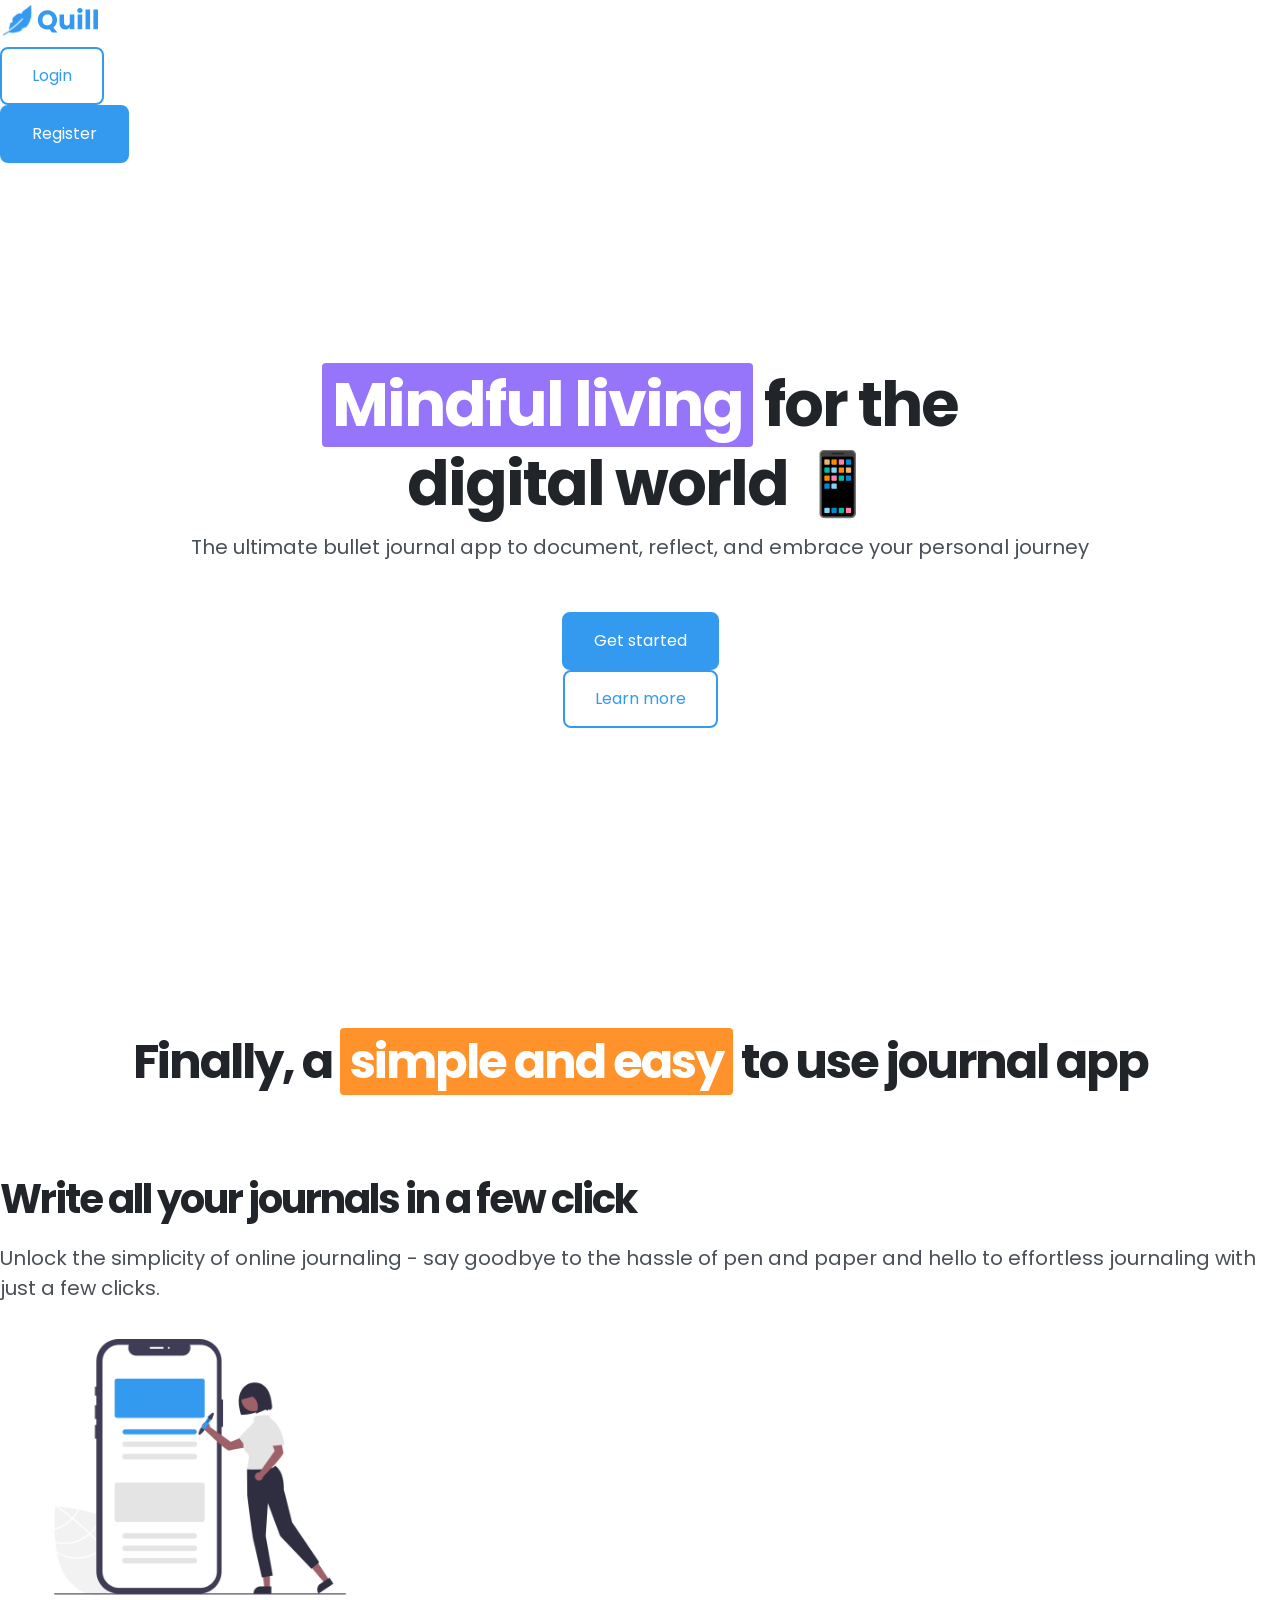
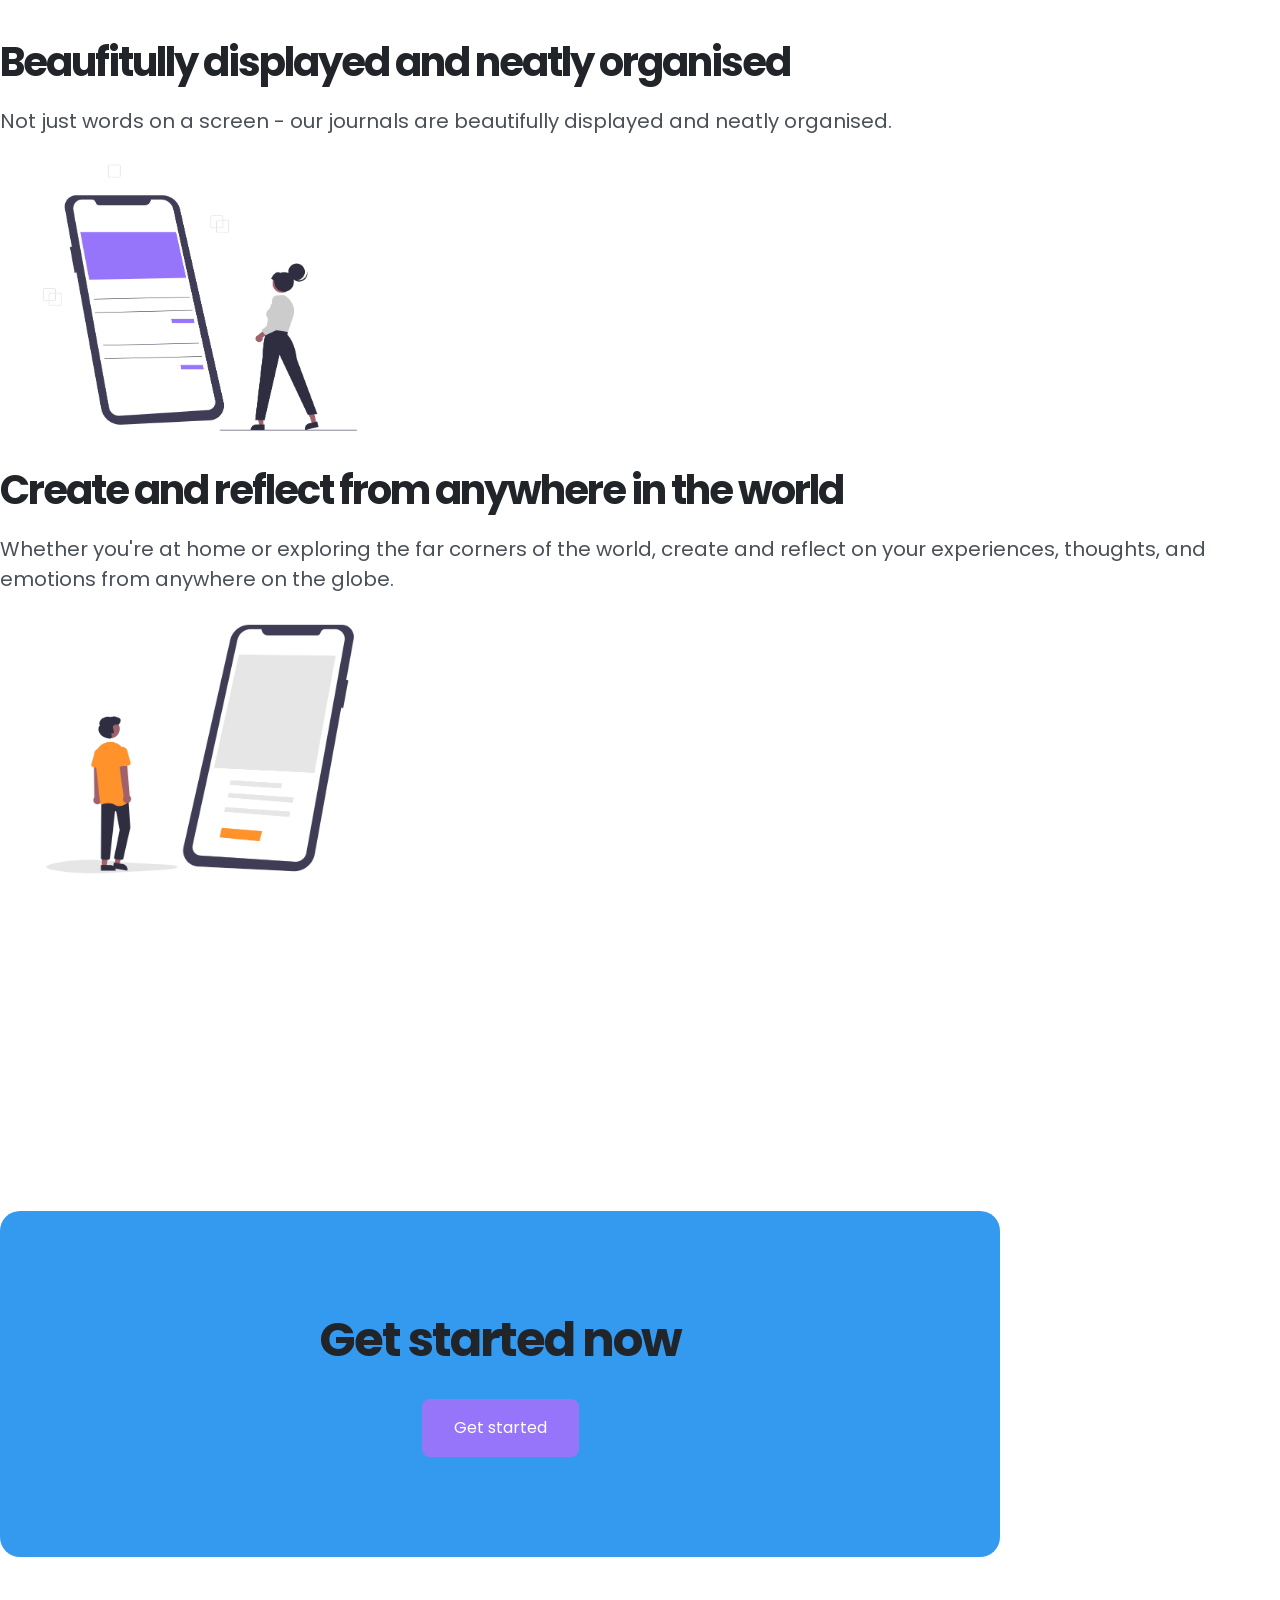
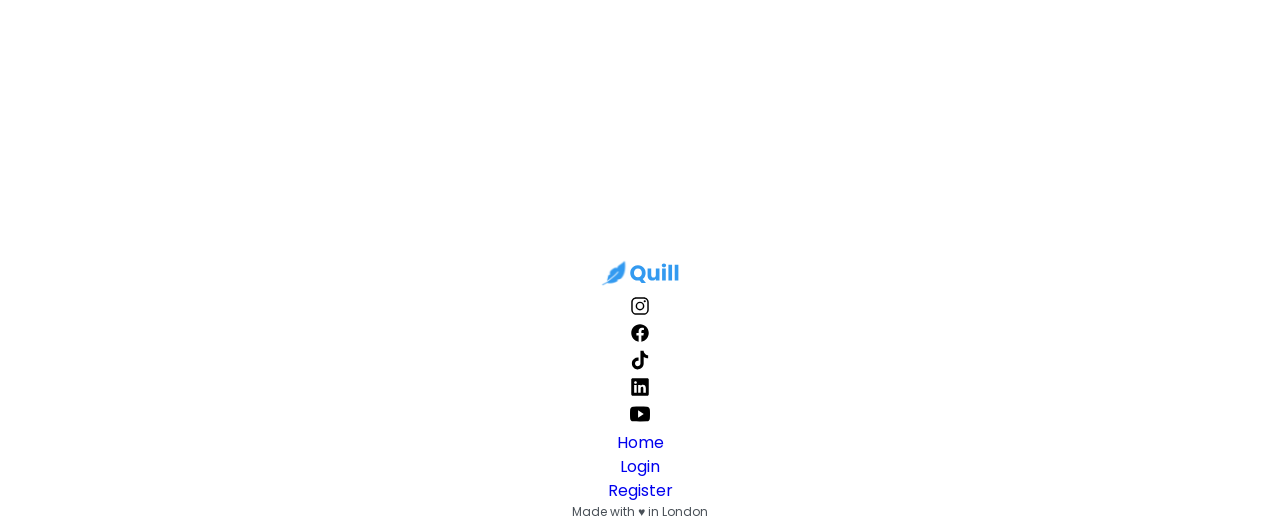
==== commit 4f12ab2d: "Add CSS Reset" ====
--- a/index.html
+++ b/index.html
@@ -49,7 +49,7 @@
         </h2>
 
         <div>
-          <h3>Write all your journals in a few click</h3>
+          <h3 class="features-heading">Write all your journals in a few click</h3>
           <p>
             Unlock the <span class="pop-text">simplicity</span> of online journaling - say goodbye to the hassle of pen
             and paper and hello to effortless journaling with just a few clicks.
@@ -58,13 +58,13 @@
         </div>
 
         <div>
-          <h3>Beaufitully displayed and neatly organised</h3>
+          <h3 class="features-heading">Beaufitully displayed and neatly organised</h3>
           <p>Not just words on a screen - our journals are beautifully displayed and neatly organised.</p>
           <img class="features-img" src="images/features-2.png" alt="beautifully displayed journals" />
         </div>
 
         <div>
-          <h3>Create and reflect from anywhere in the world</h3>
+          <h3 class="features-heading">Create and reflect from anywhere in the world</h3>
           <p>
             Whether you're at home or exploring the far corners of the world, create and reflect on your experiences,
             thoughts, and emotions from anywhere on the globe.
@@ -76,7 +76,7 @@
       <!-- CTA SECTION -->
       <section class="cta-section">
         <div class="cta-card">
-          <h2>Get started now</h2>
+          <h2 class="cta-heading">Get started now</h2>
           <a class="btn btn-secondary" href="register.html">Get started</a>
         </div>
       </section>
--- a/app.css
+++ b/app.css
@@ -58,6 +58,8 @@
 
 * {
   box-sizing: border-box;
+  margin: 0;
+  padding: 0;
 }
 
 body {
@@ -237,6 +239,10 @@
   margin-bottom: 80px;
 }
 
+.features-heading {
+  margin-bottom: 20px;
+}
+
 .features-img {
   width: 400px;
 }
@@ -255,6 +261,10 @@
   border-radius: 20px;
 }
 
+.cta-heading {
+  margin-bottom: 30px;
+}
+
 /* ------- FOOTER ------- */
 
 .footer {
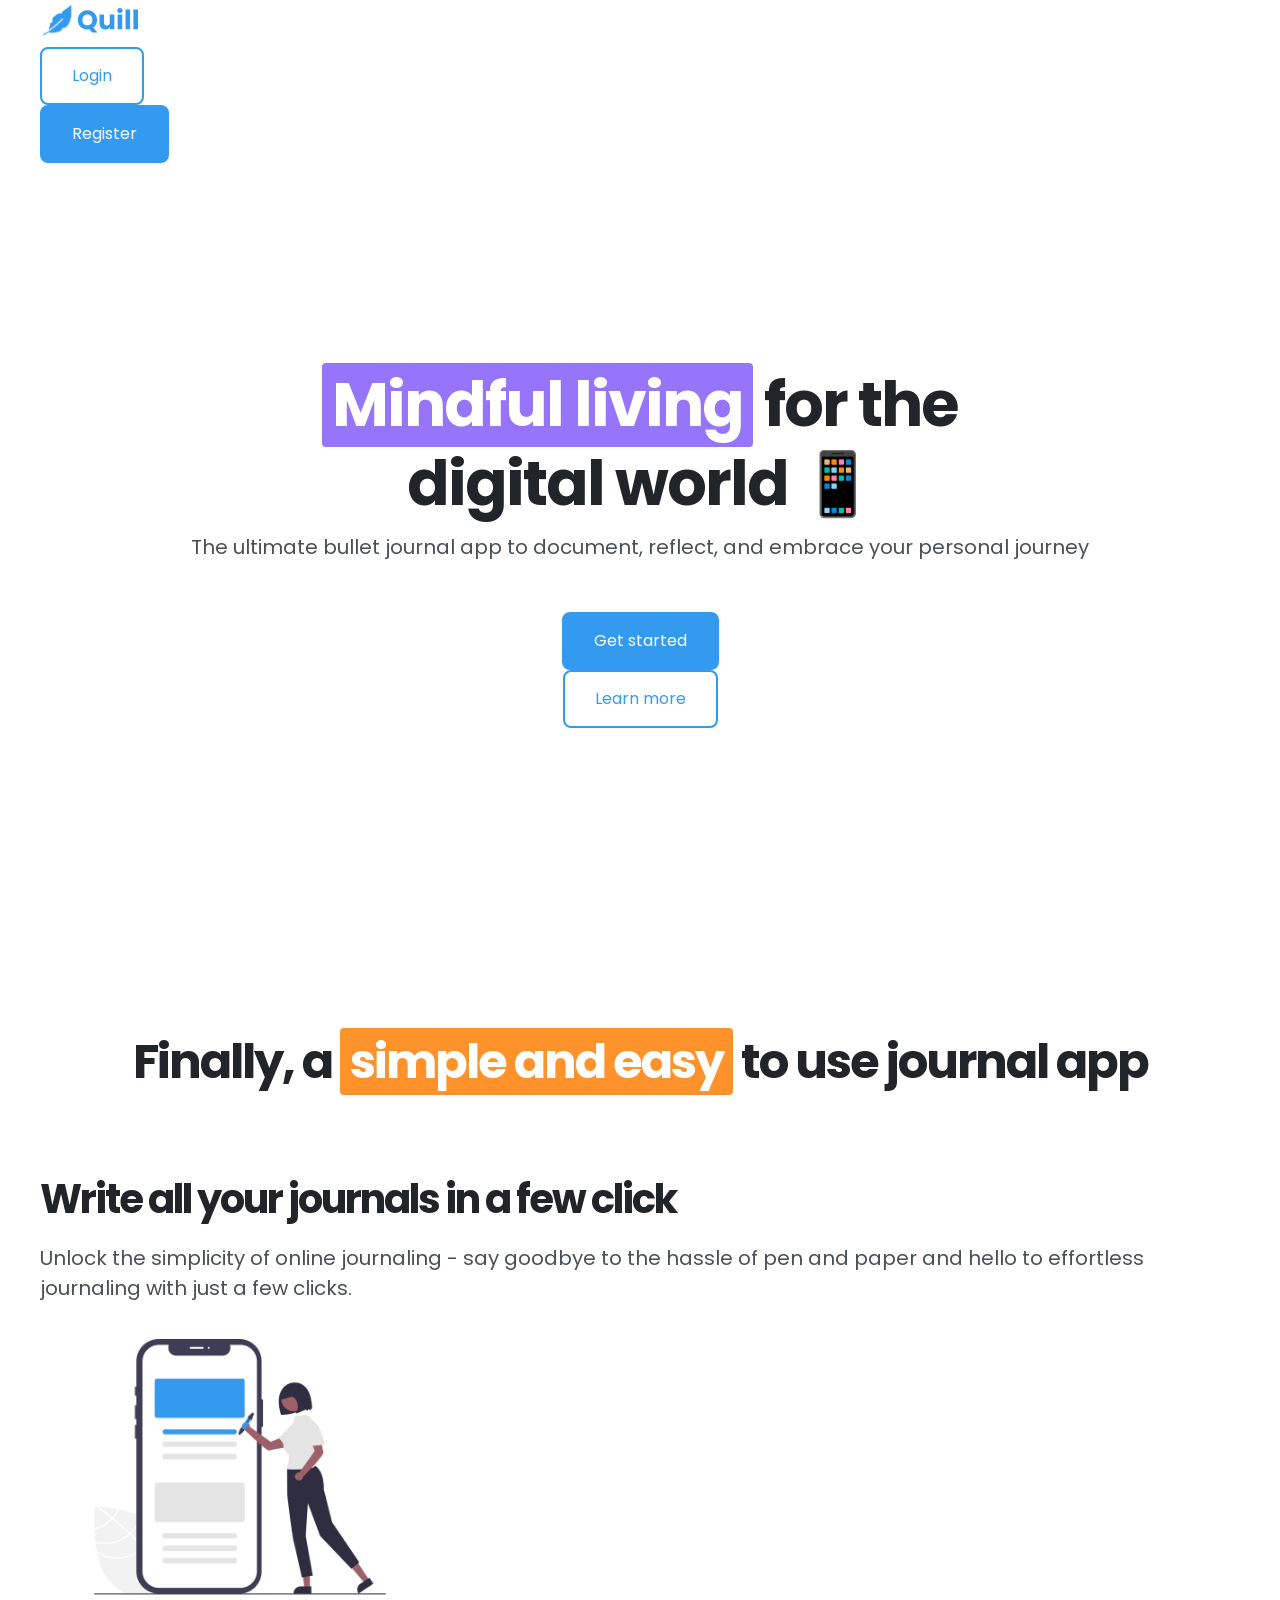
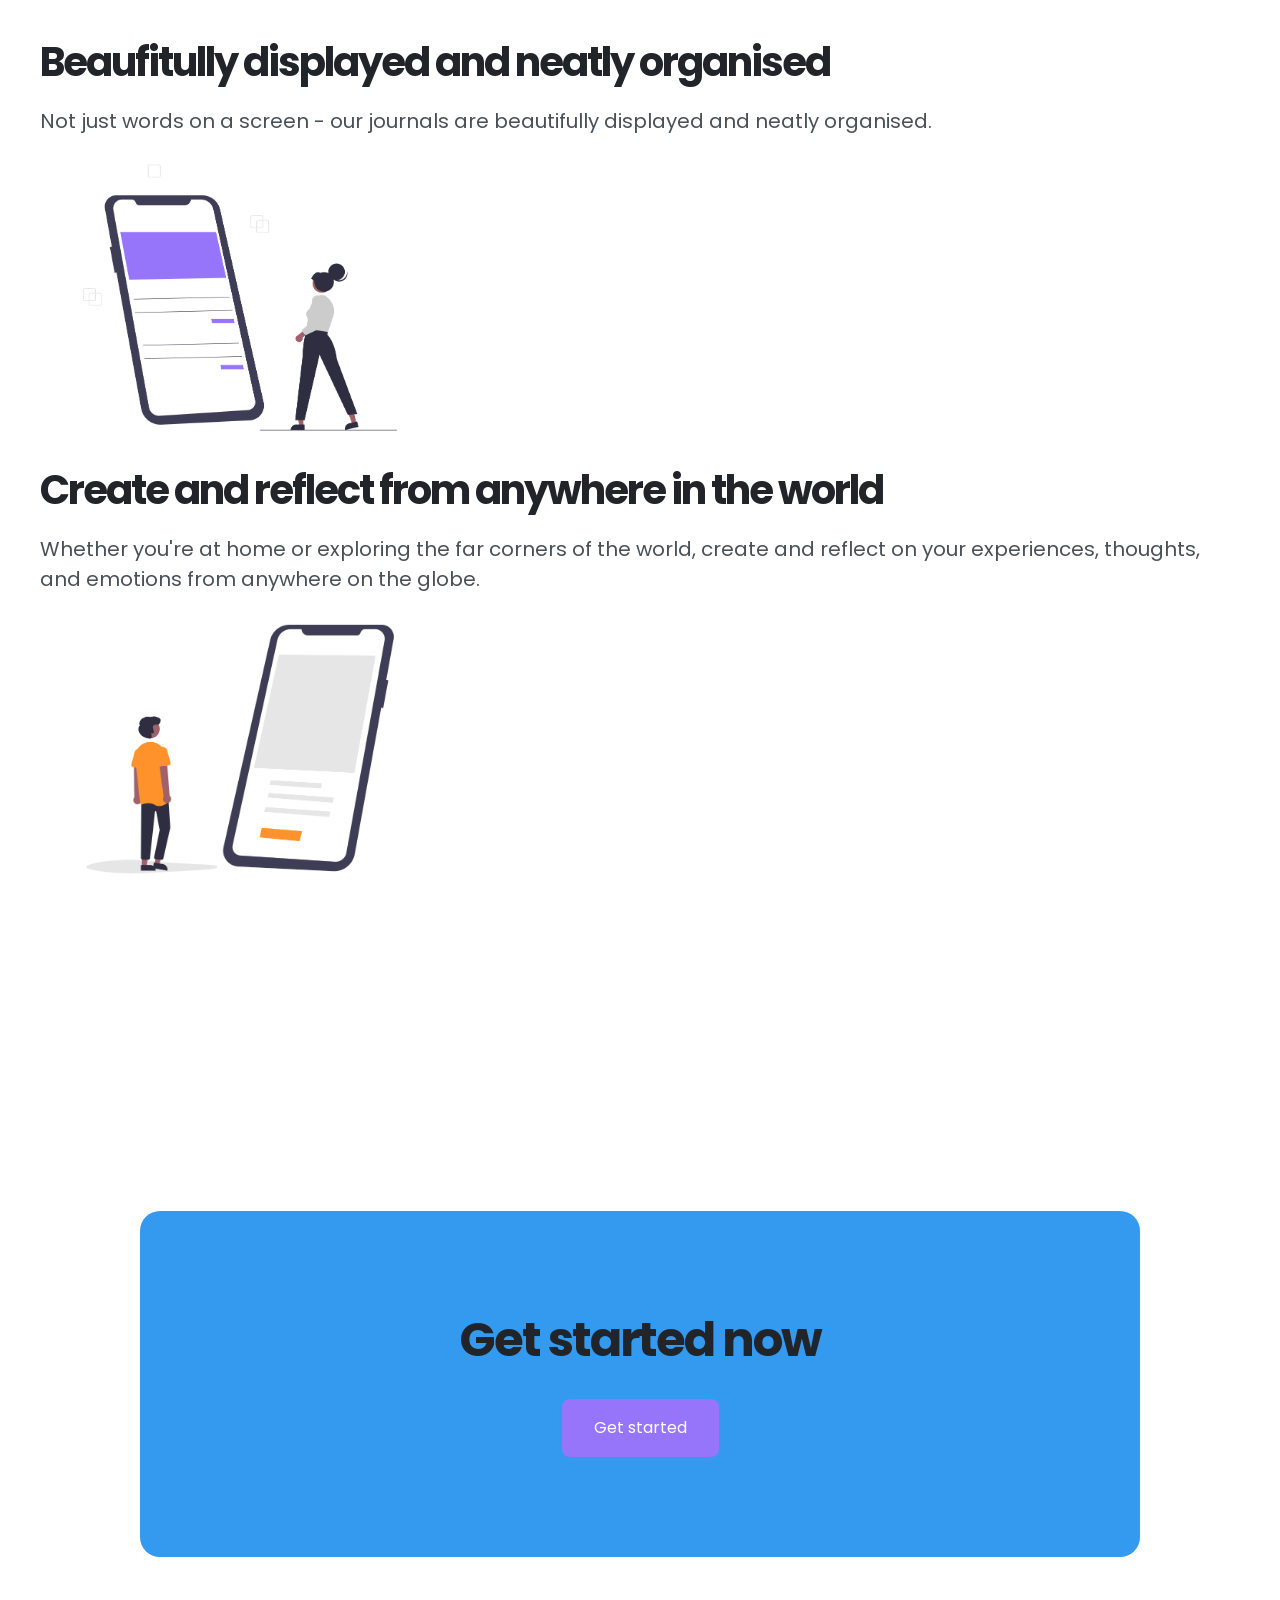
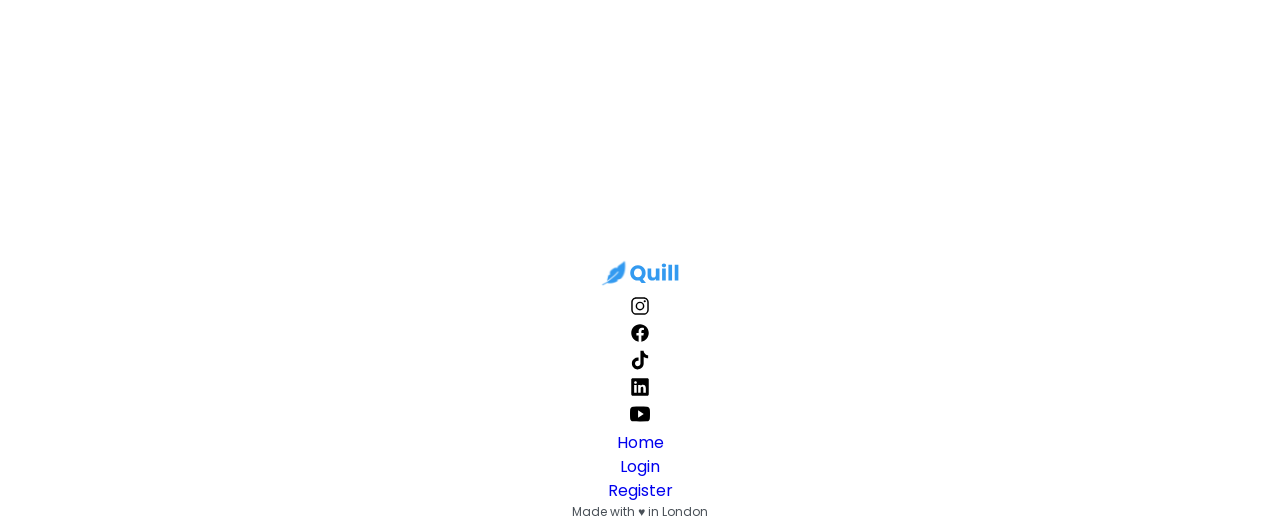
==== commit d812873a: "Add Max Width" ====
--- a/index.html
+++ b/index.html
@@ -13,112 +13,114 @@
     <title>Quill</title>
   </head>
   <body>
-    <header>
-      <!-- NAVIGATION -->
-      <nav class="navbar">
+    <div class="container">
+      <header>
+        <!-- NAVIGATION -->
+        <nav class="navbar">
+          <a href="index.html">
+            <img class="logo-md" src="images/quill.svg" alt="quill logo" />
+          </a>
+          <ul>
+            <li><a class="btn btn-primary-outline" href="login.html">Login</a></li>
+            <li><a class="btn btn-primary" href="register.html">Register</a></li>
+          </ul>
+        </nav>
+
+        <!-- HERO SECTION -->
+        <section class="hero-section">
+          <h1 class="hero-heading">
+            <span class="highlight highlight-secondary">Mindful living</span> for the <br />
+            digital world 📱
+          </h1>
+          <p class="hero-paragraph">
+            The ultimate bullet journal app to document, reflect, and embrace your personal journey
+          </p>
+          <ul>
+            <li><a class="btn btn-primary" href="register.html">Get started</a></li>
+            <li><a class="btn btn-primary-outline" href="#features">Learn more</a></li>
+          </ul>
+        </section>
+      </header>
+
+      <main>
+        <!-- FEATURES SECTION -->
+        <section class="features-section">
+          <h2 class="features-main-heading">
+            Finally, a <span class="highlight highlight-tertiary">simple and easy</span> to use journal app
+          </h2>
+
+          <div>
+            <h3 class="features-heading">Write all your journals in a few click</h3>
+            <p>
+              Unlock the <span class="pop-text">simplicity</span> of online journaling - say goodbye to the hassle of
+              pen and paper and hello to effortless journaling with just a few clicks.
+            </p>
+            <img class="features-img" src="images/features-1.png" alt="simple online journaling" />
+          </div>
+
+          <div>
+            <h3 class="features-heading">Beaufitully displayed and neatly organised</h3>
+            <p>Not just words on a screen - our journals are beautifully displayed and neatly organised.</p>
+            <img class="features-img" src="images/features-2.png" alt="beautifully displayed journals" />
+          </div>
+
+          <div>
+            <h3 class="features-heading">Create and reflect from anywhere in the world</h3>
+            <p>
+              Whether you're at home or exploring the far corners of the world, create and reflect on your experiences,
+              thoughts, and emotions from anywhere on the globe.
+            </p>
+            <img class="features-img" src="images/features-3.png" alt="create journals anywhere" />
+          </div>
+        </section>
+
+        <!-- CTA SECTION -->
+        <section class="cta-section">
+          <div class="cta-card">
+            <h2 class="cta-heading">Get started now</h2>
+            <a class="btn btn-secondary" href="register.html">Get started</a>
+          </div>
+        </section>
+      </main>
+
+      <!-- FOOTER -->
+      <footer class="footer">
         <a href="index.html">
-          <img class="logo-md" src="images/quill.svg" alt="quill logo" />
+          <img class="logo-sm" src="images/quill.svg" alt="quill logo" />
         </a>
         <ul>
-          <li><a class="btn btn-primary-outline" href="login.html">Login</a></li>
-          <li><a class="btn btn-primary" href="register.html">Register</a></li>
+          <li>
+            <a href="https://www.instagram.com/"
+              ><img class="social-icons" src="images/instagram.svg" alt="instagram logo"
+            /></a>
+          </li>
+          <li>
+            <a href="https://www.facebook.com/"
+              ><img class="social-icons" src="images/facebook.svg" alt="facebook logo"
+            /></a>
+          </li>
+          <li>
+            <a href="https://www.tiktok.com/"><img class="social-icons" src="images/tiktok.svg" alt="tiktok logo" /></a>
+          </li>
+          <li>
+            <a href="https://www.linkedin.com/"
+              ><img class="social-icons" src="images/linkedin.svg" alt="linkedin logo"
+            /></a>
+          </li>
+          <li>
+            <a href="https://www.youtube.com/"
+              ><img class="social-icons" src="images/youtube.svg" alt="youtube logo"
+            /></a>
+          </li>
         </ul>
-      </nav>
+        <ul>
+          <li><a href="index.html">Home</a></li>
+          <li><a href="login.html">Login</a></li>
+          <li><a href="register.html">Register</a></li>
+        </ul>
 
-      <!-- HERO SECTION -->
-      <section class="hero-section">
-        <h1 class="hero-heading">
-          <span class="highlight highlight-secondary">Mindful living</span> for the <br />
-          digital world 📱
-        </h1>
-        <p class="hero-paragraph">
-          The ultimate bullet journal app to document, reflect, and embrace your personal journey
-        </p>
-        <ul>
-          <li><a class="btn btn-primary" href="register.html">Get started</a></li>
-          <li><a class="btn btn-primary-outline" href="#features">Learn more</a></li>
-        </ul>
-      </section>
-    </header>
-
-    <main>
-      <!-- FEATURES SECTION -->
-      <section class="features-section">
-        <h2 class="features-main-heading">
-          Finally, a <span class="highlight highlight-tertiary">simple and easy</span> to use journal app
-        </h2>
-
-        <div>
-          <h3 class="features-heading">Write all your journals in a few click</h3>
-          <p>
-            Unlock the <span class="pop-text">simplicity</span> of online journaling - say goodbye to the hassle of pen
-            and paper and hello to effortless journaling with just a few clicks.
-          </p>
-          <img class="features-img" src="images/features-1.png" alt="simple online journaling" />
-        </div>
-
-        <div>
-          <h3 class="features-heading">Beaufitully displayed and neatly organised</h3>
-          <p>Not just words on a screen - our journals are beautifully displayed and neatly organised.</p>
-          <img class="features-img" src="images/features-2.png" alt="beautifully displayed journals" />
-        </div>
-
-        <div>
-          <h3 class="features-heading">Create and reflect from anywhere in the world</h3>
-          <p>
-            Whether you're at home or exploring the far corners of the world, create and reflect on your experiences,
-            thoughts, and emotions from anywhere on the globe.
-          </p>
-          <img class="features-img" src="images/features-3.png" alt="create journals anywhere" />
-        </div>
-      </section>
-
-      <!-- CTA SECTION -->
-      <section class="cta-section">
-        <div class="cta-card">
-          <h2 class="cta-heading">Get started now</h2>
-          <a class="btn btn-secondary" href="register.html">Get started</a>
-        </div>
-      </section>
-    </main>
-
-    <!-- FOOTER -->
-    <footer class="footer">
-      <a href="index.html">
-        <img class="logo-sm" src="images/quill.svg" alt="quill logo" />
-      </a>
-      <ul>
-        <li>
-          <a href="https://www.instagram.com/"
-            ><img class="social-icons" src="images/instagram.svg" alt="instagram logo"
-          /></a>
-        </li>
-        <li>
-          <a href="https://www.facebook.com/"
-            ><img class="social-icons" src="images/facebook.svg" alt="facebook logo"
-          /></a>
-        </li>
-        <li>
-          <a href="https://www.tiktok.com/"><img class="social-icons" src="images/tiktok.svg" alt="tiktok logo" /></a>
-        </li>
-        <li>
-          <a href="https://www.linkedin.com/"
-            ><img class="social-icons" src="images/linkedin.svg" alt="linkedin logo"
-          /></a>
-        </li>
-        <li>
-          <a href="https://www.youtube.com/"
-            ><img class="social-icons" src="images/youtube.svg" alt="youtube logo"
-          /></a>
-        </li>
-      </ul>
-      <ul>
-        <li><a href="index.html">Home</a></li>
-        <li><a href="login.html">Login</a></li>
-        <li><a href="register.html">Register</a></li>
-      </ul>
-
-      <p class="small-text">Made with ♥︎ in London</p>
-    </footer>
+        <p class="small-text">Made with ♥︎ in London</p>
+      </footer>
+    </div>
   </body>
 </html>
--- a/app.css
+++ b/app.css
@@ -67,6 +67,11 @@
   font-weight: 400;
   line-height: 1.5;
   color: #495057;
+}
+
+.container {
+  max-width: 1200px;
+  margin: 0 auto;
 }
 
 h1,
@@ -244,7 +249,8 @@
 }
 
 .features-img {
-  width: 400px;
+  max-width: 400px;
+  width: 100%;
 }
 
 /* ------- CTA SECTION ------- */
@@ -256,9 +262,10 @@
 .cta-card {
   text-align: center;
   background-color: #339af0;
-  width: 1000px;
+  max-width: 1000px;
   padding: 100px 200px;
   border-radius: 20px;
+  margin: 0 auto;
 }
 
 .cta-heading {
